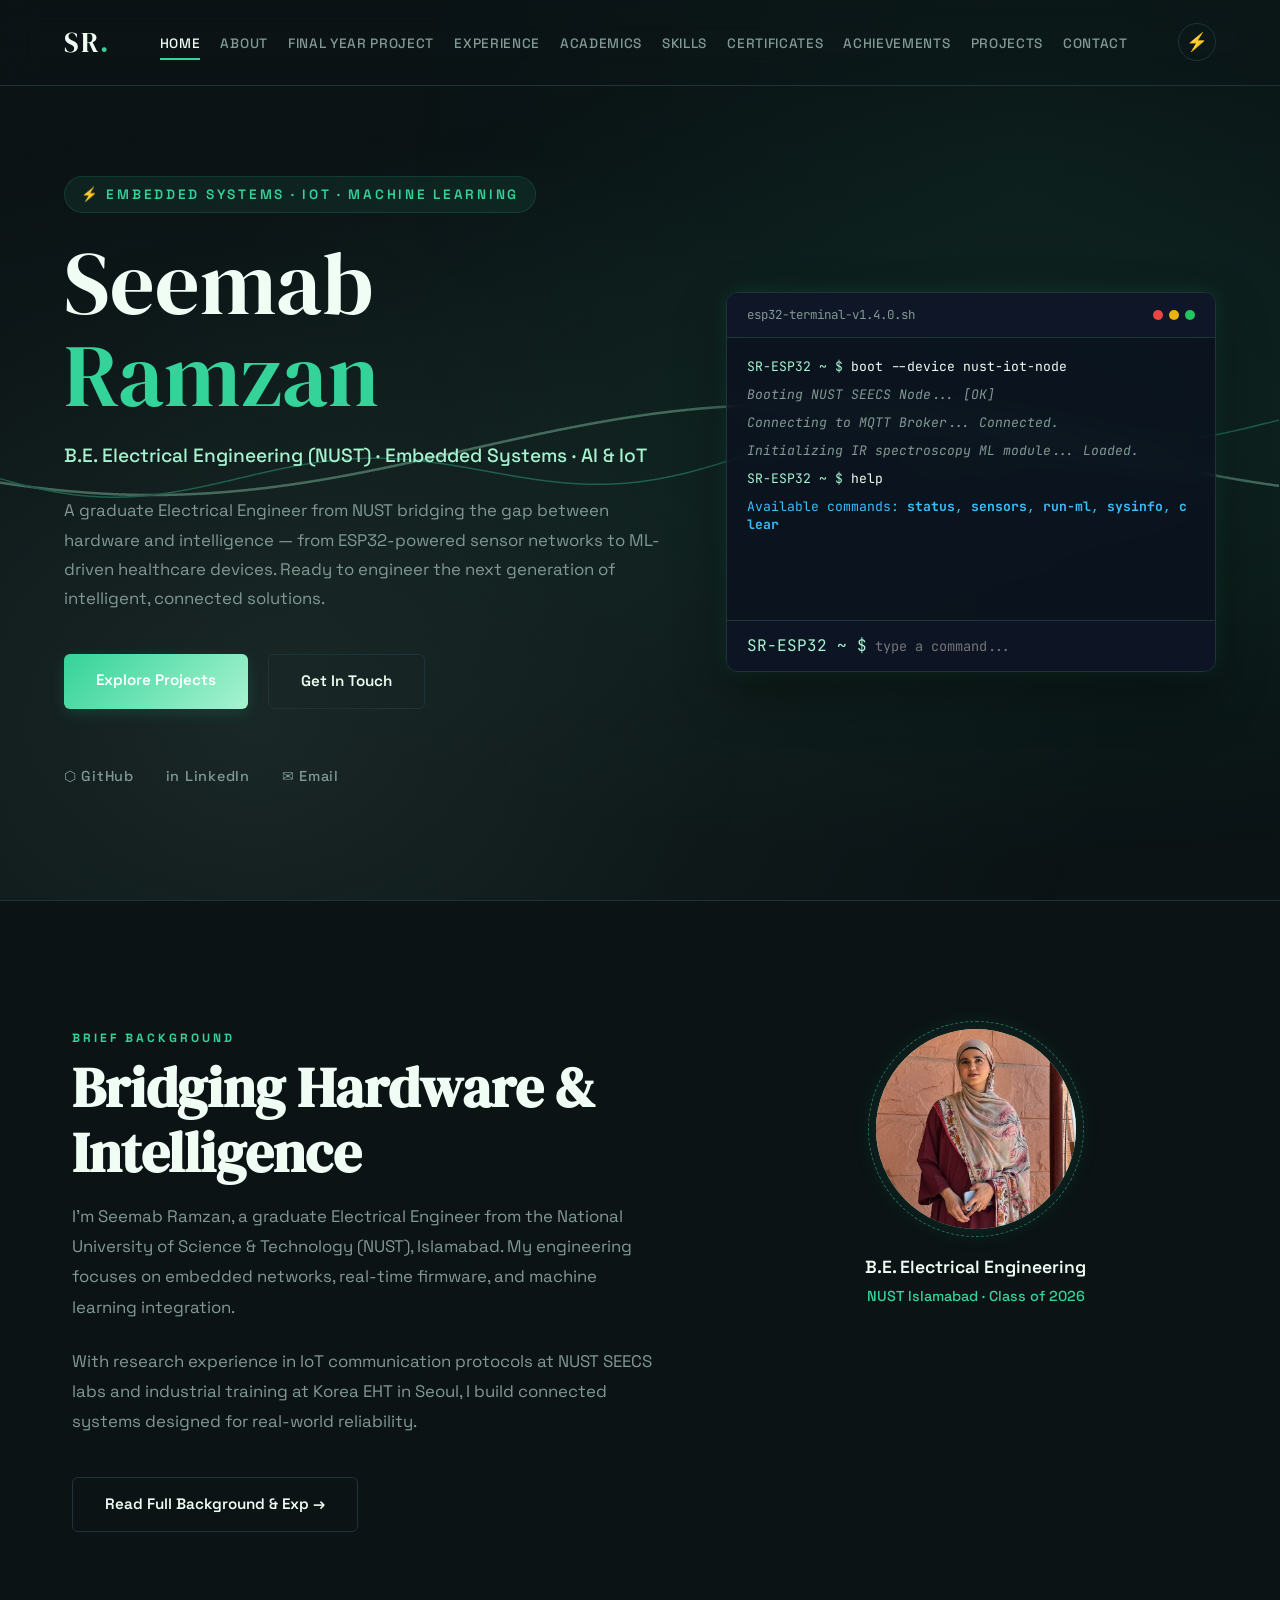
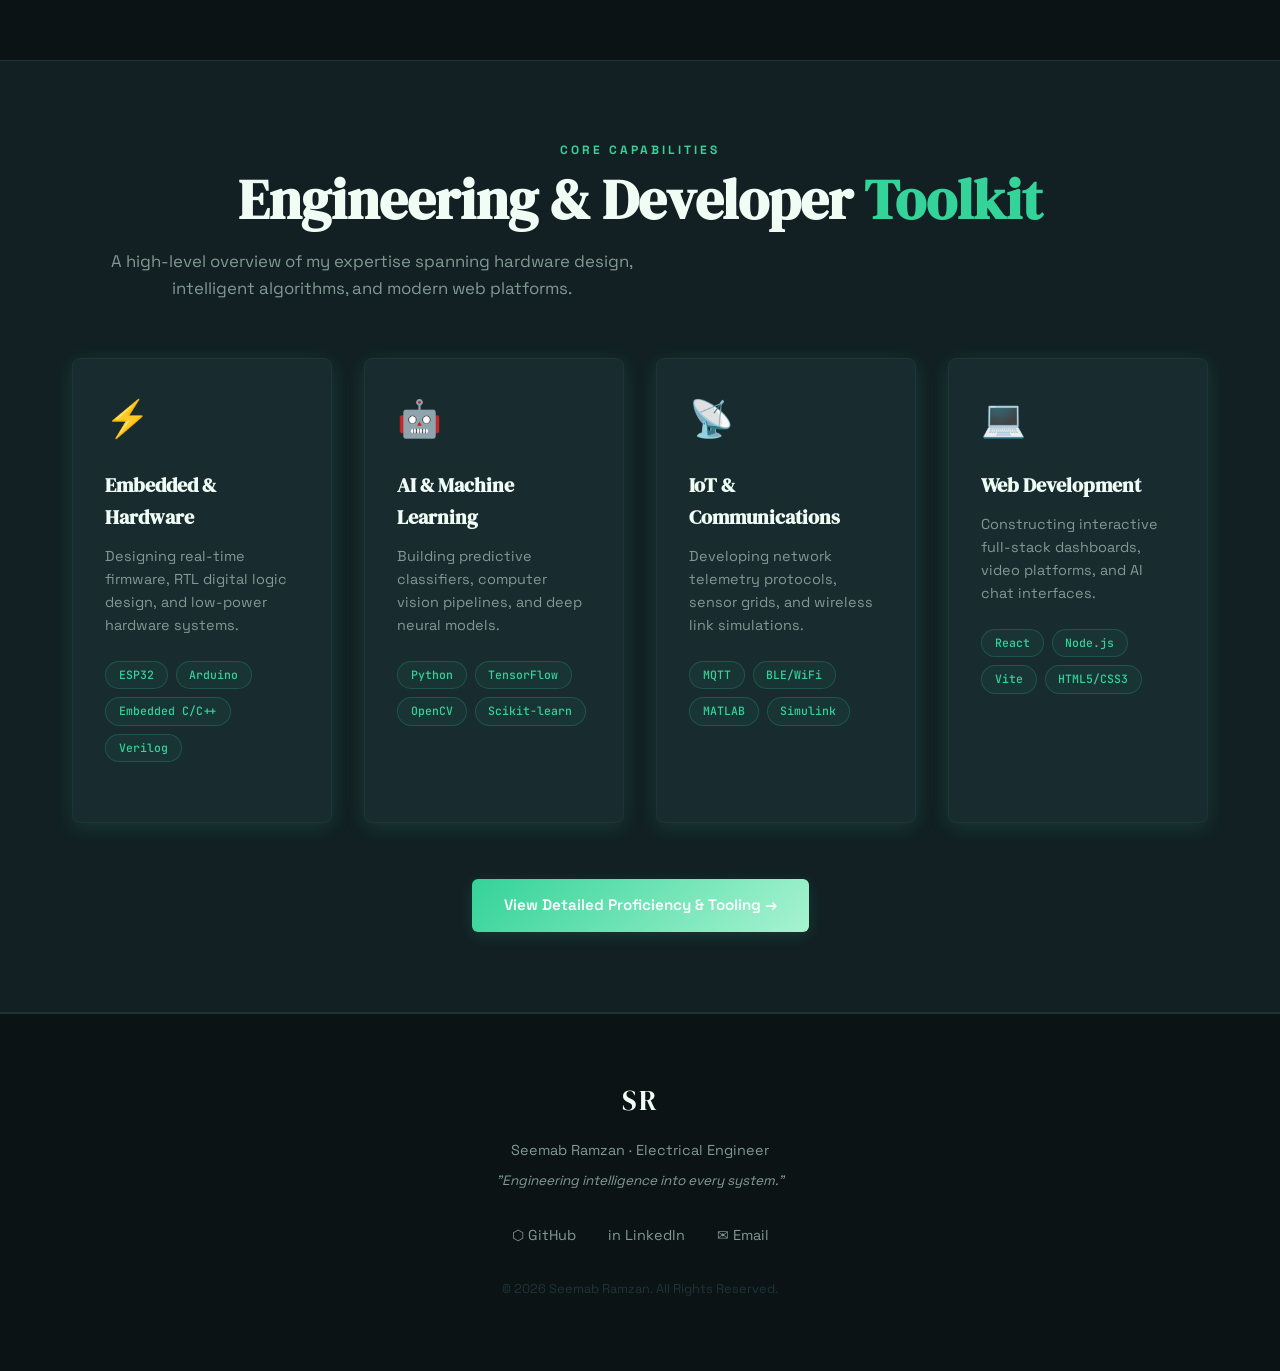
==== index.html @ 98ad60fb "first commit" ====
<!DOCTYPE html>
<html lang="en">
<head>
  <meta charset="UTF-8"/>
  <meta name="viewport" content="width=device-width, initial-scale=1.0"/>
  <title>Seemab Ramzan — Electrical Engineer | Home</title>
  <meta name="description" content="Portfolio of Seemab Ramzan, graduate Electrical Engineer from NUST. Specializing in Embedded Systems, IoT networks, and Machine Learning applications."/>
  <meta name="keywords" content="Seemab Ramzan, Electrical Engineer, NUST, IoT, ESP32, Embedded Systems, Machine Learning, Portfolio"/>
  <meta name="author" content="Seemab Ramzan"/>
  
  <!-- Open Graph -->
  <meta property="og:title" content="Seemab Ramzan — Electrical Engineer"/>
  <meta property="og:description" content="Exploring the intersection of hardware and intelligence — Embedded Systems, IoT networks, and Machine Learning."/>
  <meta property="og:type" content="website"/>
  
  <!-- Google Fonts -->
  <link rel="preconnect" href="https://fonts.googleapis.com">
  <link rel="preconnect" href="https://fonts.gstatic.com" crossorigin>
  <link href="https://fonts.googleapis.com/css2?family=Space+Grotesk:wght@300;400;500;600;700&family=DM+Serif+Display:ital@0;1&family=JetBrains+Mono:wght@400;500;700&display=swap" rel="stylesheet"/>
  
  <!-- Custom CSS -->
  <link rel="stylesheet" href="styles.css"/>
</head>
<body>

  <!-- Custom Cursor & Glow Backgrounds -->
  <div class="custom-cursor" id="customCursor"></div>
  <div class="glow-bg-radial"></div>

  <!-- NAVIGATION -->
  <nav id="navbar">
    <div class="logo" onclick="window.location.href='index.html'">SR<span>.</span></div>
    <ul class="nav-links" id="navLinks">
      <li><a href="index.html" class="active">Home</a></li>
      <li><a href="about.html">About</a></li>
      <li><a href="fyp.html">Final Year Project</a></li>
      <li><a href="experience.html">Experience</a></li>
      <li><a href="academics.html">Academics</a></li>
      <li><a href="skills.html">Skills</a></li>
      <li><a href="certificates.html">Certificates</a></li>
      <li><a href="achievements.html">Achievements</a></li>
      <li><a href="projects.html">Projects</a></li>
      <li><a href="contact.html">Contact</a></li>
    </ul>
    <div class="nav-actions">
      <button class="theme-toggle" id="themeToggle" aria-label="Toggle theme">⚡</button>
      <div class="hamburger" id="hamburger" aria-label="Toggle menu">
        <span></span><span></span><span></span>
      </div>
    </div>
  </nav>

  <!-- HERO SECTION -->
  <section id="hero">
    <!-- Canvas for live interactive wave -->
    <canvas id="waveCanvas"></canvas>
    
    <div class="hero-bg"></div>
    <div class="hero-container">
      <div class="hero-content">
        <p class="hero-eyebrow">⚡ Embedded Systems · IoT · Machine Learning</p>
        <h1>Seemab<br><span class="accent-text">Ramzan</span></h1>
        <p class="hero-designations">B.E. Electrical Engineering (NUST) · Embedded Systems · AI & IoT</p>
        <p class="hero-intro">
          A graduate Electrical Engineer from NUST bridging the gap between hardware and intelligence — from ESP32-powered sensor networks to ML-driven healthcare devices. Ready to engineer the next generation of intelligent, connected solutions.
        </p>
        <div class="cta-group">
          <a href="projects.html" class="btn-primary">Explore Projects</a>
          <a href="contact.html" class="btn-outline">Get In Touch</a>
        </div>
        <div class="social-icons">
          <a href="https://github.com/seemab" target="_blank" rel="noopener noreferrer">⬡ GitHub</a>
          <a href="https://linkedin.com/in/SeemabRamzan" target="_blank" rel="noopener noreferrer">in LinkedIn</a>
          <a href="mailto:seemab.ramzan@gmail.com">✉ Email</a>
        </div>
      </div>
      
      <!-- Interactive Terminal Simulator -->
      <div class="hero-widget">
        <div class="terminal-header">
          <span class="terminal-title">esp32-terminal-v1.4.0.sh</span>
          <div class="terminal-controls">
            <span></span><span></span><span></span>
          </div>
        </div>
        <div class="terminal-body" id="terminalBody">
          <div class="terminal-line"><span class="t-prompt">SR-ESP32 ~ $</span> boot --device nust-iot-node</div>
          <div class="terminal-line t-system">Booting NUST SEECS Node... [OK]</div>
          <div class="terminal-line t-system">Connecting to MQTT Broker... Connected.</div>
          <div class="terminal-line t-system">Initializing IR spectroscopy ML module... Loaded.</div>
          <div class="terminal-line"><span class="t-prompt">SR-ESP32 ~ $</span> help</div>
          <div class="terminal-line t-output">Available commands: <strong>status</strong>, <strong>sensors</strong>, <strong>run-ml</strong>, <strong>sysinfo</strong>, <strong>clear</strong></div>
        </div>
        <div class="terminal-input-row">
          <span class="t-prompt">SR-ESP32 ~ $</span>
          <input type="text" id="terminalInput" placeholder="type a command..." autocomplete="off" spellcheck="false"/>
        </div>
      </div>
    </div>
  </section>

  <!-- MAIN SECTIONS -->
  <main>
    <!-- ABOUT SUMMARY SECTION -->
    <section id="about-summary" style="border-top: 1.5px solid var(--border); border-bottom: 1.5px solid var(--border);">
      <div class="container">
        <div class="about-grid">
          <div class="about-info">
            <p class="section-label">Brief Background</p>
            <h2 class="section-title">Bridging Hardware & Intelligence</h2>
            <div class="about-text">
              <p>I'm Seemab Ramzan, a graduate Electrical Engineer from the National University of Science & Technology (NUST), Islamabad. My engineering focuses on embedded networks, real-time firmware, and machine learning integration.</p>
              <p>With research experience in IoT communication protocols at NUST SEECS labs and industrial training at Korea EHT in Seoul, I build connected systems designed for real-world reliability.</p>
            </div>
            <a href="about.html" class="btn-outline" style="margin-top: 1rem; display: inline-block; width: fit-content;">Read Full Background & Exp →</a>
          </div>
          <div class="about-illustration">
            <div class="about-avatar" style="box-shadow: 0 0 25px rgba(var(--accent-rgb), 0.15);">
              <img src="Seemab.jpeg?v=6" alt="Seemab Ramzan" style="width: 100%; height: 100%; object-fit: cover; border-radius: 50%; display: block;"/>
            </div>
            <p class="avatar-title">B.E. Electrical Engineering</p>
            <p class="avatar-subtitle">NUST Islamabad · Class of 2026</p>
          </div>
        </div>
      </div>
    </section>

    <!-- SKILLS GLIMPSE SECTION -->
    <section id="skills-glimpse" style="background-color: var(--surface); border-bottom: 1.5px solid var(--border); padding: 5rem 0;">
      <div class="container">
        <div style="text-align: center; margin-bottom: 3.5rem;">
          <p class="section-label">Core Capabilities</p>
          <h2 class="section-title">Engineering & Developer <span class="accent-text">Toolkit</span></h2>
          <p class="section-sub">A high-level overview of my expertise spanning hardware design, intelligent algorithms, and modern web platforms.</p>
        </div>
        
        <div class="skills-glimpse-grid" style="display: grid; grid-template-columns: repeat(auto-fit, minmax(240px, 1fr)); gap: 2rem; margin-bottom: 3.5rem;">
          <!-- Card 1 -->
          <div class="glimpse-card" style="background: var(--card); border: 1.5px solid var(--border); border-radius: 8px; padding: 2rem; transition: var(--transition); position: relative; overflow: hidden; box-shadow: 0 4px 20px var(--glow);">
            <div style="font-size: 2.25rem; margin-bottom: 1.25rem;">⚡</div>
            <h3 style="font-size: 1.25rem; font-family: var(--font-heading); margin-bottom: 0.75rem;">Embedded & Hardware</h3>
            <p style="color: var(--muted); font-size: 0.9rem; line-height: 1.6; margin-bottom: 1.5rem;">Designing real-time firmware, RTL digital logic design, and low-power hardware systems.</p>
            <div class="tech-tags" style="gap: 0.5rem;">
              <span class="tech-tag">ESP32</span>
              <span class="tech-tag">Arduino</span>
              <span class="tech-tag">Embedded C/C++</span>
              <span class="tech-tag">Verilog</span>
            </div>
          </div>
          
          <!-- Card 2 -->
          <div class="glimpse-card" style="background: var(--card); border: 1.5px solid var(--border); border-radius: 8px; padding: 2rem; transition: var(--transition); position: relative; overflow: hidden; box-shadow: 0 4px 20px var(--glow);">
            <div style="font-size: 2.25rem; margin-bottom: 1.25rem;">🤖</div>
            <h3 style="font-size: 1.25rem; font-family: var(--font-heading); margin-bottom: 0.75rem;">AI & Machine Learning</h3>
            <p style="color: var(--muted); font-size: 0.9rem; line-height: 1.6; margin-bottom: 1.5rem;">Building predictive classifiers, computer vision pipelines, and deep neural models.</p>
            <div class="tech-tags" style="gap: 0.5rem;">
              <span class="tech-tag">Python</span>
              <span class="tech-tag">TensorFlow</span>
              <span class="tech-tag">OpenCV</span>
              <span class="tech-tag">Scikit-learn</span>
            </div>
          </div>
          
          <!-- Card 3 -->
          <div class="glimpse-card" style="background: var(--card); border: 1.5px solid var(--border); border-radius: 8px; padding: 2rem; transition: var(--transition); position: relative; overflow: hidden; box-shadow: 0 4px 20px var(--glow);">
            <div style="font-size: 2.25rem; margin-bottom: 1.25rem;">📡</div>
            <h3 style="font-size: 1.25rem; font-family: var(--font-heading); margin-bottom: 0.75rem;">IoT & Communications</h3>
            <p style="color: var(--muted); font-size: 0.9rem; line-height: 1.6; margin-bottom: 1.5rem;">Developing network telemetry protocols, sensor grids, and wireless link simulations.</p>
            <div class="tech-tags" style="gap: 0.5rem;">
              <span class="tech-tag">MQTT</span>
              <span class="tech-tag">BLE/WiFi</span>
              <span class="tech-tag">MATLAB</span>
              <span class="tech-tag">Simulink</span>
            </div>
          </div>
          
          <!-- Card 4 -->
          <div class="glimpse-card" style="background: var(--card); border: 1.5px solid var(--border); border-radius: 8px; padding: 2rem; transition: var(--transition); position: relative; overflow: hidden; box-shadow: 0 4px 20px var(--glow);">
            <div style="font-size: 2.25rem; margin-bottom: 1.25rem;">💻</div>
            <h3 style="font-size: 1.25rem; font-family: var(--font-heading); margin-bottom: 0.75rem;">Web Development</h3>
            <p style="color: var(--muted); font-size: 0.9rem; line-height: 1.6; margin-bottom: 1.5rem;">Constructing interactive full-stack dashboards, video platforms, and AI chat interfaces.</p>
            <div class="tech-tags" style="gap: 0.5rem;">
              <span class="tech-tag">React</span>
              <span class="tech-tag">Node.js</span>
              <span class="tech-tag">Vite</span>
              <span class="tech-tag">HTML5/CSS3</span>
            </div>
          </div>
        </div>
        
        <div style="text-align: center;">
          <a href="skills.html" class="btn-primary">View Detailed Proficiency & Tooling →</a>
        </div>
      </div>
    </section>
  </main>

  <!-- FOOTER -->
  <footer>
    <span class="logo">SR</span>
    <p>Seemab Ramzan · Electrical Engineer</p>
    <p class="footer-quote">"Engineering intelligence into every system."</p>
    <div class="footer-icons">
      <a href="https://github.com/seemab" target="_blank" rel="noopener noreferrer">⬡ GitHub</a>
      <a href="https://linkedin.com/in/SeemabRamzan" target="_blank" rel="noopener noreferrer">in LinkedIn</a>
      <a href="mailto:seemab.ramzan@gmail.com">✉ Email</a>
    </div>
    <p class="copyright">&copy; 2026 Seemab Ramzan. All Rights Reserved.</p>
  </footer>

  <!-- Custom JavaScript -->
  <script src="app.js"></script>
</body>
</html>
---- styles.css ----
/* DESIGN SYSTEM & GLOBAL VARIABLES */
:root {
  /* Dark Theme variables (default) - Emerald Slate / Nordic Mint */
  --bg: #0b1315; /* Deep Forest Slate */
  --surface: #122023; /* Forest Slate Medium */
  --card: #182c30; /* Dark Slate Green Card */
  --card-hover: #203a3f; /* Medium Hover Green */
  --accent: #34d399; /* Vibrant Mint Green */
  --accent-rgb: 52, 211, 153;
  --accent2: #a7f3d0; /* Soft Sage Accent */
  --accent2-rgb: 167, 243, 208;
  --gold: #f59e0b;
  --text: #f0fdf4; /* Mint-tinted Off-White */
  --muted: #819992; /* Sage Muted Green-Gray */
  --border: #1f3439; /* Slate/Mint border */
  --glow: rgba(52, 211, 153, 0.15);
  --glow-accent2: rgba(167, 243, 208, 0.12);
  
  --font-main: 'Space Grotesk', -apple-system, BlinkMacSystemFont, "Segoe UI", Roboto, sans-serif;
  --font-heading: 'DM Serif Display', Georgia, serif;
  --font-mono: 'JetBrains Mono', monospace;
  
  --transition: all 0.35s cubic-bezier(0.25, 0.8, 0.25, 1);
}

/* Light Theme overrides - Emerald Slate / Nordic Mint */
[data-theme="light"] {
  --bg: #f0fdf4; /* Very Light Mint Green */
  --surface: #d1fae5; /* Soft Mint Surface */
  --card: #ffffff; /* Pure White Card */
  --card-hover: #e6fcf0; /* Soft Mint Hover */
  --accent: #065f46; /* Deep Forest Green */
  --accent-rgb: 6, 95, 70;
  --accent2: #047857; /* Emerald Green */
  --accent2-rgb: 4, 120, 87;
  --gold: #d97706;
  --text: #064e3b; /* Very Dark Forest text */
  --muted: #374151; /* Charcoal Muted text */
  --border: #a7f3d0; /* Mint Green border */
  --glow: rgba(6, 95, 70, 0.08);
  --glow-accent2: rgba(4, 120, 87, 0.08);
}

/* GLOBAL RESET & BASICS */
* {
  margin: 0;
  padding: 0;
  box-sizing: border-box;
}

html {
  scroll-behavior: smooth;
  font-size: 16px;
  overflow-x: hidden;
}

body {
  background-color: var(--bg);
  color: var(--text);
  font-family: var(--font-main);
  overflow-x: hidden;
  transition: background-color 0.4s ease, color 0.4s ease;
  line-height: 1.6;
}

/* CUSTOM CURSOR */
.custom-cursor {
  width: 20px;
  height: 20px;
  border: 2px solid var(--accent);
  border-radius: 50%;
  position: fixed;
  transform: translate(-50%, -50%);
  pointer-events: none;
  z-index: 9999;
  transition: width 0.2s, height 0.2s, background-color 0.2s;
  mix-blend-mode: difference;
}

.custom-cursor.hover {
  width: 40px;
  height: 40px;
  background-color: rgba(var(--accent-rgb), 0.1);
  border-color: var(--accent2);
}

/* RADIAL GLOW BACKGROUNDS */
.glow-bg-radial {
  position: fixed;
  top: 0;
  left: 0;
  width: 100vw;
  height: 100vh;
  pointer-events: none;
  z-index: -2;
  background: 
    radial-gradient(circle 800px at 80% 20%, rgba(var(--accent-rgb), 0.04), transparent 80%),
    radial-gradient(circle 600px at 20% 80%, rgba(var(--accent2-rgb), 0.04), transparent 85%);
  transition: var(--transition);
}

/* UTILITY CLASSES */
.container {
  max-width: 1200px;
  margin: 0 auto;
  padding: 0 2rem;
}

.section-label {
  font-size: 0.75rem;
  font-weight: 700;
  letter-spacing: 0.25em;
  text-transform: uppercase;
  color: var(--accent);
  margin-bottom: 0.5rem;
  display: block;
}

.section-title {
  font-family: var(--font-heading);
  font-size: clamp(2rem, 5vw, 3.5rem);
  line-height: 1.15;
  margin-bottom: 1rem;
}

.section-sub {
  color: var(--muted);
  font-size: 1.05rem;
  max-width: 600px;
  margin-bottom: 3.5rem;
}

.accent-text {
  color: var(--accent);
}

.gold-text {
  color: var(--gold);
}

/* BUTTONS */
.btn-primary {
  display: inline-block;
  background: linear-gradient(135deg, var(--accent), var(--accent2));
  color: #fff;
  padding: 0.9rem 2rem;
  border-radius: 6px;
  font-weight: 600;
  font-size: 0.95rem;
  text-decoration: none;
  border: none;
  cursor: pointer;
  box-shadow: 0 4px 15px var(--glow);
  transition: var(--transition);
}

.btn-primary:hover {
  transform: translateY(-3px);
  box-shadow: 0 8px 25px var(--glow), 0 0 10px rgba(var(--accent-rgb), 0.3);
}

.btn-outline {
  display: inline-block;
  background: transparent;
  color: var(--text);
  padding: 0.9rem 2rem;
  border-radius: 6px;
  font-weight: 600;
  font-size: 0.95rem;
  text-decoration: none;
  border: 1.5px solid var(--border);
  cursor: pointer;
  transition: var(--transition);
}

.btn-outline:hover {
  border-color: var(--accent);
  color: var(--accent);
  transform: translateY(-3px);
  box-shadow: 0 4px 15px rgba(var(--accent-rgb), 0.1);
}

/* NAVIGATION BAR */
nav {
  position: fixed;
  top: 0;
  left: 0;
  right: 0;
  z-index: 1000;
  display: flex;
  align-items: center;
  justify-content: space-between;
  padding: 1.25rem 4rem;
  background: rgba(var(--bg), 0.75);
  backdrop-filter: blur(16px);
  -webkit-backdrop-filter: blur(16px);
  border-bottom: 1.5px solid var(--border);
  transition: padding 0.3s ease, background 0.3s ease;
}

nav.scroll-scrolled {
  padding: 0.8rem 4rem;
  background: rgba(var(--bg), 0.9);
}

.logo {
  font-family: var(--font-heading);
  font-size: 1.75rem;
  color: var(--text);
  letter-spacing: 1.5px;
  cursor: pointer;
}

.logo span {
  color: var(--accent);
}

.nav-links {
  display: flex;
  gap: 1.25rem;
  list-style: none;
}

.nav-links a {
  color: var(--muted);
  text-decoration: none;
  font-size: 0.85rem;
  font-weight: 500;
  letter-spacing: 0.05em;
  text-transform: uppercase;
  position: relative;
  padding: 0.5rem 0;
  transition: color 0.3s;
}

.nav-links a::after {
  content: '';
  position: absolute;
  bottom: 0;
  left: 0;
  width: 0;
  height: 2px;
  background-color: var(--accent);
  transition: width 0.3s ease;
}

.nav-links a:hover,
.nav-links a.active {
  color: var(--text);
}

.nav-links a:hover::after,
.nav-links a.active::after {
  width: 100%;
}

.nav-actions {
  display: flex;
  align-items: center;
  gap: 1.5rem;
}

.theme-toggle {
  background: transparent;
  border: 1px solid var(--border);
  width: 38px;
  height: 38px;
  border-radius: 50%;
  color: var(--text);
  font-size: 1.1rem;
  cursor: pointer;
  display: flex;
  align-items: center;
  justify-content: center;
  transition: var(--transition);
}

.theme-toggle:hover {
  border-color: var(--accent);
  background: rgba(var(--accent-rgb), 0.08);
  box-shadow: 0 0 10px var(--glow);
  transform: rotate(15deg);
}

.hamburger {
  display: none;
  flex-direction: column;
  gap: 6px;
  cursor: pointer;
  width: 24px;
}

.hamburger span {
  width: 100%;
  height: 2px;
  background-color: var(--text);
  border-radius: 2px;
  transition: var(--transition);
}

/* HERO SECTION */
#hero {
  min-height: 100vh;
  position: relative;
  display: flex;
  align-items: center;
  padding: 8rem 4rem 4rem;
  overflow: hidden;
}

#waveCanvas {
  position: absolute;
  top: 0;
  left: 0;
  width: 100%;
  height: 100%;
  z-index: -1;
  opacity: 0.35;
  pointer-events: none;
}

.hero-bg {
  position: absolute;
  inset: 0;
  background: radial-gradient(ellipse at 80% 50%, rgba(var(--accent-rgb), 0.08) 0%, transparent 65%),
              radial-gradient(ellipse at 20% 80%, rgba(var(--accent2-rgb), 0.06) 0%, transparent 60%);
  pointer-events: none;
}

.hero-container {
  display: grid;
  grid-template-columns: 1.1fr 0.9fr;
  gap: 4rem;
  align-items: center;
  max-width: 1300px;
  margin: 0 auto;
  width: 100%;
}

.hero-content {
  position: relative;
}

.hero-eyebrow {
  font-size: 0.85rem;
  font-weight: 600;
  letter-spacing: 0.2em;
  text-transform: uppercase;
  color: var(--accent);
  margin-bottom: 1.5rem;
  display: inline-block;
  background: rgba(var(--accent-rgb), 0.08);
  padding: 0.4rem 1rem;
  border-radius: 30px;
  border: 1px solid rgba(var(--accent-rgb), 0.15);
}

#hero h1 {
  font-family: var(--font-heading);
  font-size: clamp(3.2rem, 7vw, 5.5rem);
  line-height: 1.05;
  font-weight: normal;
  margin-bottom: 1.25rem;
}

.hero-designations {
  font-size: 1.2rem;
  font-weight: 500;
  color: var(--accent2);
  margin-bottom: 1.5rem;
}

.hero-intro {
  font-size: 1.05rem;
  line-height: 1.75;
  color: var(--muted);
  max-width: 600px;
  margin-bottom: 2.5rem;
}

.cta-group {
  display: flex;
  gap: 1.25rem;
  flex-wrap: wrap;
  margin-bottom: 3.5rem;
}

.social-icons {
  display: flex;
  gap: 2rem;
}

.social-icons a {
  color: var(--muted);
  text-decoration: none;
  font-size: 0.9rem;
  font-weight: 500;
  letter-spacing: 0.05em;
  display: flex;
  align-items: center;
  gap: 0.5rem;
  transition: var(--transition);
}

.social-icons a:hover {
  color: var(--accent);
  transform: translateY(-2.5px);
}

/* ESP32 TERMINAL WIDGET */
.hero-widget {
  background: rgba(10, 15, 30, 0.7);
  backdrop-filter: blur(12px);
  -webkit-backdrop-filter: blur(12px);
  border: 1.5px solid var(--border);
  border-radius: 12px;
  overflow: hidden;
  box-shadow: 0 20px 50px rgba(0, 0, 0, 0.4), 0 0 20px var(--glow);
  display: flex;
  flex-direction: column;
  height: 380px;
  font-family: var(--font-mono);
  transition: var(--transition);
}

.hero-widget:hover {
  border-color: rgba(var(--accent-rgb), 0.4);
  box-shadow: 0 20px 50px rgba(0, 0, 0, 0.4), 0 0 30px rgba(var(--accent-rgb), 0.25);
}

.terminal-header {
  background: rgba(15, 23, 42, 0.9);
  padding: 0.75rem 1.25rem;
  display: flex;
  justify-content: space-between;
  align-items: center;
  border-bottom: 1.5px solid var(--border);
}

.terminal-title {
  font-size: 0.78rem;
  color: var(--muted);
}

.terminal-controls {
  display: flex;
  gap: 6px;
}

.terminal-controls span {
  width: 10px;
  height: 10px;
  border-radius: 50%;
  display: inline-block;
}

.terminal-controls span:nth-child(1) { background-color: #ef4444; }
.terminal-controls span:nth-child(2) { background-color: #eab308; }
.terminal-controls span:nth-child(3) { background-color: #22c55e; }

.terminal-body {
  flex-grow: 1;
  padding: 1.25rem;
  overflow-y: auto;
  display: flex;
  flex-direction: column;
  gap: 0.6rem;
  font-size: 0.82rem;
  color: var(--text);
  scroll-behavior: smooth;
}

.terminal-line {
  line-height: 1.4;
  white-space: pre-wrap;
  word-break: break-all;
}

.t-prompt {
  color: var(--accent2);
}

.t-system {
  color: var(--muted);
  font-style: italic;
}

.t-output {
  color: #38bdf8;
}

.t-green {
  color: #22c55e;
}

.t-amber {
  color: #f59e0b;
}

.t-red {
  color: #ef4444;
}

.terminal-input-row {
  display: flex;
  align-items: center;
  padding: 0.75rem 1.25rem;
  background: rgba(15, 23, 42, 0.7);
  border-top: 1.5px solid var(--border);
}

.terminal-input-row input {
  flex-grow: 1;
  background: transparent;
  border: none;
  outline: none;
  color: var(--accent);
  font-family: var(--font-mono);
  font-size: 0.85rem;
  margin-left: 0.5rem;
}

/* SECTION STRUCTURE */
section {
  padding: 8rem 0;
}

/* ABOUT SECTION */
#about {
  background-color: var(--surface);
  position: relative;
}

.about-grid {
  display: grid;
  grid-template-columns: 1.12fr 0.88fr;
  gap: 5rem;
  align-items: start;
}

.about-text p {
  color: var(--muted);
  font-size: 1.05rem;
  line-height: 1.8;
  margin-bottom: 1.5rem;
}

.mv-cards {
  display: grid;
  grid-template-columns: 1fr 1fr;
  gap: 1.5rem;
  margin-top: 2.5rem;
}

.mv-card {
  background-color: var(--card);
  border: 1.5px solid var(--border);
  border-radius: 8px;
  padding: 1.75rem;
  transition: var(--transition);
}

.mv-card:hover {
  transform: translateY(-5px);
  border-color: rgba(var(--accent2-rgb), 0.3);
  box-shadow: 0 10px 25px var(--glow-accent2);
}

.mv-card h4 {
  color: var(--accent2);
  font-size: 0.85rem;
  font-weight: 700;
  letter-spacing: 0.15em;
  text-transform: uppercase;
  margin-bottom: 0.75rem;
}

.mv-card p {
  color: var(--muted);
  font-size: 0.9rem;
  line-height: 1.6;
}

.work-links {
  display: flex;
  flex-wrap: wrap;
  gap: 0.8rem;
  margin-top: 2.5rem;
}

.work-link {
  color: var(--muted);
  font-size: 0.88rem;
  text-decoration: none;
  border: 1.5px solid var(--border);
  border-radius: 4px;
  padding: 0.6rem 1.2rem;
  font-weight: 500;
  transition: var(--transition);
  display: flex;
  align-items: center;
  gap: 0.5rem;
}

.work-link:hover {
  border-color: var(--accent);
  color: var(--accent);
  transform: translateX(4px);
}

.about-illustration {
  display: flex;
  flex-direction: column;
  align-items: center;
  position: sticky;
  top: 120px;
}

.about-avatar {
  width: 200px;
  height: 200px;
  border-radius: 50%;
  background: linear-gradient(135deg, var(--accent2), var(--accent));
  display: flex;
  align-items: center;
  justify-content: center;
  font-family: var(--font-heading);
  font-size: 4.5rem;
  color: #fff;
  margin-bottom: 1.5rem;
  position: relative;
  box-shadow: 0 15px 35px var(--glow-accent2);
  transition: transform 0.5s ease;
}

.about-avatar::after {
  content: '';
  position: absolute;
  inset: -8px;
  border-radius: 50%;
  border: 1.5px dashed rgba(var(--accent-rgb), 0.5);
  animation: rotateClockwise 20s linear infinite;
}

.about-avatar:hover {
  transform: scale(1.05) rotate(5deg);
}

.avatar-title {
  font-size: 1.1rem;
  font-weight: 600;
  color: var(--text);
  margin-bottom: 0.25rem;
}

.avatar-subtitle {
  color: var(--accent);
  font-size: 0.9rem;
  font-weight: 500;
  margin-bottom: 2rem;
}

.tech-radar-widget {
  background: var(--card);
  border: 1px solid var(--border);
  border-radius: 8px;
  width: 100%;
  max-width: 280px;
  overflow: hidden;
  box-shadow: 0 10px 25px rgba(0,0,0,0.2);
  font-family: var(--font-mono);
}

.tech-radar-header {
  background: rgba(var(--accent-rgb), 0.08);
  border-bottom: 1px solid var(--border);
  padding: 0.5rem 1rem;
  font-size: 0.72rem;
  color: var(--accent);
  letter-spacing: 1px;
}

.tech-radar-content {
  padding: 0.75rem 1rem;
  display: flex;
  flex-direction: column;
  gap: 0.4rem;
  font-size: 0.75rem;
}

.radar-row {
  display: flex;
  justify-content: space-between;
}

.radar-row span:first-child {
  color: var(--muted);
}

/* EXPERIENCE TIMELINE */
.exp-timeline {
  position: relative;
  margin-top: 3rem;
}

.exp-card {
  background-color: var(--card);
  border: 1.5px solid var(--border);
  border-radius: 12px;
  overflow: hidden;
  margin-bottom: 2.5rem;
  display: grid;
  grid-template-columns: 240px 1fr;
  box-shadow: 0 10px 30px rgba(0,0,0,0.15);
  transition: transform 0.4s cubic-bezier(0.2, 0.8, 0.2, 1), border-color 0.4s, box-shadow 0.4s;
}

.exp-card:hover {
  transform: translateY(-5px) scale(1.01);
  border-color: rgba(var(--accent-rgb), 0.35);
  box-shadow: 0 15px 40px var(--glow);
}

.exp-left {
  background: linear-gradient(155deg, var(--accent2), #110e2d);
  padding: 2.5rem 2rem;
  display: flex;
  flex-direction: column;
  justify-content: center;
  position: relative;
  overflow: hidden;
}

.exp-left::after {
  content: '';
  position: absolute;
  top: -50%;
  left: -50%;
  width: 200%;
  height: 200%;
  background: radial-gradient(circle at 70% 30%, rgba(255,255,255,0.06), transparent 60%);
  pointer-events: none;
}

.badge {
  display: inline-block;
  border-radius: 20px;
  padding: 0.3rem 0.9rem;
  font-size: 0.7rem;
  font-weight: 700;
  letter-spacing: 0.05em;
  text-transform: uppercase;
  margin-bottom: 0.8rem;
  width: max-content;
}

.badge-fy { background-color: rgba(245, 158, 11, 0.2); color: var(--gold); border: 1px solid rgba(245, 158, 11, 0.3); }
.badge-intern { background-color: rgba(0, 229, 255, 0.2); color: var(--accent); border: 1px solid rgba(0, 229, 255, 0.3); }
.badge-global { background-color: rgba(139, 92, 246, 0.2); color: #c084fc; border: 1px solid rgba(139, 92, 246, 0.3); }

.exp-left h3 {
  font-family: var(--font-heading);
  font-size: 1.35rem;
  color: #fff;
  line-height: 1.25;
  margin-bottom: 0.5rem;
}

.exp-left .company {
  color: rgba(255, 255, 255, 0.7);
  font-size: 0.88rem;
  margin-bottom: 1.25rem;
  line-height: 1.4;
}

.duration {
  font-size: 0.8rem;
  color: rgba(255, 255, 255, 0.5);
  font-family: var(--font-mono);
}

.exp-right {
  padding: 2.5rem 3rem;
  display: flex;
  flex-direction: column;
  justify-content: center;
}

.exp-right h4 {
  font-size: 0.78rem;
  font-weight: 700;
  letter-spacing: 0.15em;
  text-transform: uppercase;
  color: var(--accent);
  margin-bottom: 0.8rem;
  margin-top: 1.5rem;
}

.exp-right h4:first-child {
  margin-top: 0;
}

.exp-right ul {
  list-style: none;
  margin-bottom: 1rem;
}

.exp-right ul li {
  color: var(--muted);
  font-size: 0.92rem;
  line-height: 1.7;
  padding-left: 1.5rem;
  position: relative;
  margin-bottom: 0.6rem;
}

.exp-right ul li::before {
  content: '→';
  position: absolute;
  left: 0;
  color: var(--accent);
  font-weight: 700;
}

.achievements-list li::before {
  content: '★' !important;
  color: var(--gold) !important;
}

.exp-right ul li:last-child {
  margin-bottom: 0;
}

/* EDUCATION SECTION */
#education {
  background-color: var(--bg);
}

.edu-card {
  background-color: var(--card);
  border: 1.5px solid var(--border);
  border-radius: 12px;
  padding: 3rem;
  display: grid;
  grid-template-columns: 80px 1fr;
  gap: 3rem;
  align-items: start;
  box-shadow: 0 10px 30px rgba(0,0,0,0.15);
  transition: var(--transition);
}

.edu-card:hover {
  box-shadow: 0 15px 40px rgba(245, 158, 11, 0.08);
  border-color: rgba(245, 158, 11, 0.3);
}

.edu-icon {
  width: 80px;
  height: 80px;
  border-radius: 16px;
  background: linear-gradient(135deg, var(--gold), #d97706);
  display: flex;
  align-items: center;
  justify-content: center;
  font-size: 2.25rem;
  flex-shrink: 0;
  box-shadow: 0 10px 20px rgba(245, 158, 11, 0.2);
}

.edu-info h3 {
  font-family: var(--font-heading);
  font-size: 1.6rem;
  margin-bottom: 0.35rem;
}

.edu-info .inst {
  color: var(--accent);
  font-size: 1.05rem;
  font-weight: 500;
  margin-bottom: 0.5rem;
}

.edu-info .dur {
  color: var(--muted);
  font-size: 0.88rem;
  font-family: var(--font-mono);
  margin-bottom: 1.5rem;
}

.edu-details {
  list-style: none;
  margin-bottom: 2rem;
}

.edu-details li {
  color: var(--muted);
  font-size: 0.95rem;
  padding-left: 1.5rem;
  position: relative;
  margin-bottom: 0.6rem;
  line-height: 1.7;
}

.edu-details li::before {
  content: '▸';
  position: absolute;
  left: 0;
  color: var(--gold);
}

.coursework {
  display: flex;
  flex-wrap: wrap;
  gap: 0.6rem;
}

.course-tag {
  background: rgba(245, 158, 11, 0.06);
  border: 1px solid rgba(245, 158, 11, 0.2);
  border-radius: 6px;
  padding: 0.4rem 1rem;
  font-size: 0.8rem;
  font-weight: 500;
  color: var(--gold);
  transition: var(--transition);
}

.course-tag:hover {
  background: rgba(245, 158, 11, 0.15);
  transform: translateY(-2px);
}

/* PROJECTS SECTION */
#projects {
  background-color: var(--surface);
}

.project-filters {
  display: flex;
  justify-content: center;
  gap: 1rem;
  margin-bottom: 3.5rem;
  flex-wrap: wrap;
}

.filter-btn {
  background: transparent;
  border: 1.5px solid var(--border);
  color: var(--muted);
  padding: 0.6rem 1.4rem;
  border-radius: 30px;
  font-family: var(--font-main);
  font-size: 0.88rem;
  font-weight: 500;
  cursor: pointer;
  transition: var(--transition);
}

.filter-btn:hover {
  color: var(--text);
  border-color: var(--accent);
}

.filter-btn.active {
  background-color: var(--accent);
  border-color: var(--accent);
  color: #000;
  font-weight: 600;
  box-shadow: 0 4px 15px var(--glow);
}

.projects-grid {
  display: grid;
  grid-template-columns: repeat(auto-fill, minmax(350px, 1fr));
  gap: 2.5rem;
}

.proj-card {
  background-color: var(--card);
  border: 1.5px solid var(--border);
  border-radius: 12px;
  overflow: hidden;
  display: flex;
  flex-direction: column;
  transition: transform 0.4s cubic-bezier(0.2, 0.8, 0.2, 1), border-color 0.4s, box-shadow 0.4s;
}

.proj-card:hover {
  transform: translateY(-8px);
  border-color: rgba(var(--accent2-rgb), 0.35);
  box-shadow: 0 15px 40px var(--glow-accent2);
}

.proj-header {
  background: linear-gradient(135deg, #110e2d, var(--card));
  padding: 1.75rem 2rem;
  border-bottom: 1px solid var(--border);
}

.proj-header h3 {
  font-family: var(--font-heading);
  font-size: 1.2rem;
  line-height: 1.3;
  margin-bottom: 0.35rem;
}

.proj-type {
  font-size: 0.78rem;
  color: var(--muted);
  font-family: var(--font-mono);
}

.proj-body {
  padding: 2rem;
  flex-grow: 1;
  display: flex;
  flex-direction: column;
  justify-content: space-between;
}

.proj-body p {
  color: var(--muted);
  font-size: 0.92rem;
  line-height: 1.6;
  margin-bottom: 1.75rem;
}

.tech-tags {
  display: flex;
  flex-wrap: wrap;
  gap: 0.5rem;
  margin-bottom: 1.75rem;
}

.tech-tag {
  background: rgba(var(--accent-rgb), 0.05);
  border: 1px solid rgba(var(--accent-rgb), 0.2);
  border-radius: 20px;
  padding: 0.25rem 0.8rem;
  font-size: 0.72rem;
  font-weight: 500;
  font-family: var(--font-mono);
  color: var(--accent);
  transition: var(--transition);
}

.tech-tag:hover {
  background: rgba(var(--accent-rgb), 0.15);
  transform: scale(1.05);
}

.btn-more {
  background: transparent;
  border: none;
  color: var(--accent2);
  font-weight: 600;
  font-size: 0.9rem;
  cursor: pointer;
  padding: 0.5rem 0;
  width: max-content;
  display: flex;
  align-items: center;
  gap: 0.35rem;
  transition: var(--transition);
}

.btn-more:hover {
  color: var(--accent);
  transform: translateX(4px);
}

/* SKILLS SECTION */
#skills {
  background-color: var(--bg);
}

.skills-grid {
  display: grid;
  grid-template-columns: repeat(auto-fit, minmax(260px, 1fr));
  gap: 2.5rem;
}

.skill-cat {
  background-color: var(--card);
  border: 1.5px solid var(--border);
  border-radius: 12px;
  padding: 2.25rem 2rem;
  box-shadow: 0 8px 25px rgba(0,0,0,0.1);
  transition: var(--transition);
}

.skill-cat:hover {
  border-color: rgba(var(--accent-rgb), 0.3);
  box-shadow: 0 12px 35px var(--glow);
  transform: translateY(-4px);
}

.skill-cat h3 {
  font-size: 0.9rem;
  font-weight: 700;
  letter-spacing: 0.15em;
  text-transform: uppercase;
  color: var(--accent);
  margin-bottom: 2rem;
  border-bottom: 1.5px solid var(--border);
  padding-bottom: 0.75rem;
}

.skill-row {
  margin-bottom: 1.5rem;
}

.skill-row:last-child {
  margin-bottom: 0;
}

.skill-label {
  display: flex;
  justify-content: space-between;
  font-size: 0.88rem;
  font-weight: 500;
  color: var(--text);
  margin-bottom: 0.5rem;
}

.skill-label span:last-child {
  color: var(--muted);
  font-family: var(--font-mono);
}

.bar-bg {
  height: 6px;
  background-color: var(--border);
  border-radius: 3px;
  overflow: hidden;
}

.bar-fill {
  height: 100%;
  border-radius: 3px;
  background: linear-gradient(90deg, var(--accent2), var(--accent));
  width: 0;
  transition: width 1.5s cubic-bezier(0.1, 0.8, 0.1, 1);
}

/* CERTIFICATIONS SECTION */
#certifications {
  background-color: var(--surface);
}

.cert-grid {
  display: grid;
  grid-template-columns: repeat(auto-fill, minmax(260px, 1fr));
  gap: 2rem;
}

.cert-card {
  background-color: var(--card);
  border: 1.5px solid var(--border);
  border-radius: 12px;
  padding: 2.25rem 2rem;
  text-align: center;
  transition: var(--transition);
}

.cert-card:hover {
  transform: translateY(-8px);
  border-color: rgba(var(--accent-rgb), 0.35);
  box-shadow: 0 15px 35px var(--glow);
}

.cert-icon {
  width: 60px;
  height: 60px;
  border-radius: 14px;
  margin: 0 auto 1.5rem;
  display: flex;
  align-items: center;
  justify-content: center;
  font-size: 1.75rem;
  box-shadow: 0 8px 20px rgba(0,0,0,0.15);
}

.c-udemy { background: linear-gradient(135deg, #1e3a8a, #2563eb); }
.c-matlab { background: linear-gradient(135deg, #7c2d12, #dc2626); }
.c-vector { background: linear-gradient(135deg, #064e3b, #059669); }
.c-matlab-onramp { background: linear-gradient(135deg, #4c1d95, #7c3aed); }

.cert-card h3 {
  font-size: 1.05rem;
  font-weight: 600;
  margin-bottom: 0.5rem;
  line-height: 1.4;
}

.cert-card .provider {
  color: var(--accent);
  font-size: 0.85rem;
  font-weight: 500;
  margin-bottom: 0.25rem;
}

.cert-card .year {
  color: var(--muted);
  font-size: 0.8rem;
  font-family: var(--font-mono);
}

/* ACHIEVEMENTS & STATS */
#achievements {
  background-color: var(--bg);
}

.stats-row {
  display: grid;
  grid-template-columns: repeat(4, 1fr);
  gap: 2rem;
  margin-bottom: 4.5rem;
}

.stat-box {
  background-color: var(--card);
  border: 1.5px solid var(--border);
  border-radius: 12px;
  padding: 2.25rem 2rem;
  text-align: center;
  box-shadow: 0 8px 25px rgba(0,0,0,0.1);
  transition: var(--transition);
}

.stat-box:hover {
  transform: translateY(-5px);
  border-color: rgba(var(--accent-rgb), 0.3);
  box-shadow: 0 12px 30px var(--glow);
}

.stat-num {
  font-family: var(--font-heading);
  font-size: 3.5rem;
  line-height: 1.1;
  color: var(--accent);
  display: block;
  margin-bottom: 0.5rem;
}

.stat-label {
  color: var(--muted);
  font-size: 0.8rem;
  font-weight: 700;
  text-transform: uppercase;
  letter-spacing: 0.15em;
}

.achieve-grid {
  display: grid;
  grid-template-columns: repeat(auto-fit, minmax(280px, 1fr));
  gap: 2rem;
}

.achieve-card {
  background-color: var(--card);
  border: 1.5px solid var(--border);
  border-radius: 12px;
  padding: 2.5rem 2.25rem;
  transition: var(--transition);
}

.achieve-card:hover {
  transform: translateY(-8px);
  border-color: rgba(var(--gold), 0.35);
  box-shadow: 0 15px 35px rgba(245, 158, 11, 0.1);
}

.achieve-badge {
  display: inline-block;
  background: rgba(245, 158, 11, 0.08);
  border: 1px solid rgba(245, 158, 11, 0.25);
  border-radius: 30px;
  padding: 0.35rem 0.9rem;
  font-size: 0.72rem;
  font-weight: 600;
  color: var(--gold);
  margin-bottom: 1.25rem;
}

.achieve-card h3 {
  font-family: var(--font-heading);
  font-size: 1.25rem;
  margin-bottom: 0.75rem;
  line-height: 1.3;
}

.achieve-card p {
  color: var(--muted);
  font-size: 0.9rem;
  line-height: 1.6;
}

/* CONTACT SECTION */
#contact {
  background-color: var(--surface);
}

.contact-grid {
  display: grid;
  grid-template-columns: 1.15fr 0.85fr;
  gap: 4rem;
  align-items: start;
}

.contact-form {
  background-color: var(--card);
  border: 1.5px solid var(--border);
  border-radius: 12px;
  padding: 3.5rem;
  box-shadow: 0 12px 40px rgba(0,0,0,0.15);
}

.form-title {
  font-family: var(--font-heading);
  font-size: 1.75rem;
  margin-bottom: 2.5rem;
}

.field-wrap {
  position: relative;
  margin-bottom: 2.25rem;
}

.field-wrap input,
.field-wrap textarea {
  width: 100%;
  background: transparent;
  border: none;
  border-bottom: 1.5px solid var(--border);
  padding: 0.8rem 0;
  color: var(--text);
  font-family: var(--font-main);
  font-size: 1.05rem;
  outline: none;
  transition: border-color 0.3s;
}

.field-wrap textarea {
  height: 140px;
  resize: none;
}

.field-wrap label {
  position: absolute;
  top: 0.8rem;
  left: 0;
  color: var(--muted);
  font-size: 0.95rem;
  transition: all 0.3s cubic-bezier(0.25, 0.8, 0.25, 1);
  pointer-events: none;
}

.field-wrap input:focus ~ label,
.field-wrap input:not(:placeholder-shown) ~ label,
.field-wrap textarea:focus ~ label,
.field-wrap textarea:not(:placeholder-shown) ~ label {
  top: -1rem;
  font-size: 0.78rem;
  color: var(--accent);
  font-weight: 600;
}

.field-wrap::after {
  content: '';
  position: absolute;
  bottom: 0;
  left: 0;
  width: 0;
  height: 2px;
  background-color: var(--accent);
  transition: width 0.4s ease;
}

.field-wrap:focus-within::after {
  width: 100%;
}

.btn-send {
  background: linear-gradient(135deg, var(--accent), var(--accent2));
  color: #fff;
  border: none;
  padding: 1.1rem 2rem;
  border-radius: 6px;
  font-weight: 700;
  font-size: 1.05rem;
  cursor: pointer;
  width: 100%;
  position: relative;
  overflow: hidden;
  transition: box-shadow 0.3s, transform 0.2s;
  font-family: var(--font-main);
  box-shadow: 0 4px 15px var(--glow);
}

.btn-send:hover {
  transform: translateY(-2px);
  box-shadow: 0 8px 25px var(--glow);
}

.btn-send::after {
  content: '';
  position: absolute;
  top: 0;
  left: -100%;
  width: 100%;
  height: 100%;
  background: linear-gradient(90deg, transparent, rgba(255,255,255,0.25), transparent);
  transition: left 0.6s ease-in-out;
}

.btn-send:hover::after {
  left: 100%;
}

.form-feedback {
  margin-top: 1rem;
  font-size: 0.85rem;
  color: #22c55e;
  text-align: center;
  display: none;
}

.contact-info {
  background: linear-gradient(160deg, #091326, var(--card));
  border: 1.5px solid var(--border);
  border-radius: 12px;
  padding: 3.5rem;
  box-shadow: 0 10px 30px rgba(0,0,0,0.15);
}

.contact-info h3 {
  font-family: var(--font-heading);
  font-size: 1.75rem;
  margin-bottom: 1rem;
}

.contact-info > p {
  color: var(--muted);
  font-size: 0.95rem;
  margin-bottom: 2.5rem;
}

.info-row {
  display: flex;
  align-items: center;
  gap: 1.25rem;
  margin-bottom: 1.75rem;
  padding: 0.9rem;
  border-radius: 8px;
  border: 1px solid transparent;
  transition: var(--transition);
}

.info-row:hover {
  transform: translateX(8px);
  background: rgba(var(--accent-rgb), 0.03);
  border-color: rgba(var(--accent-rgb), 0.1);
}

.info-row:hover .info-icon {
  color: var(--accent);
  transform: scale(1.1);
}

.info-icon {
  font-size: 1.25rem;
  color: var(--muted);
  width: 32px;
  text-align: center;
  transition: var(--transition);
  flex-shrink: 0;
}

.info-row a {
  color: var(--text);
  text-decoration: none;
  font-size: 0.92rem;
  word-break: break-all;
  transition: color 0.2s;
}

.info-row a:hover {
  color: var(--accent);
}

.info-row span.info-text {
  color: var(--text);
  font-size: 0.92rem;
}

/* FOOTER */
footer {
  background-color: var(--bg);
  border-top: 1.5px solid var(--border);
  padding: 4rem 2rem;
  text-align: center;
}

footer .logo {
  display: inline-block;
  margin-bottom: 1rem;
}

footer p {
  color: var(--muted);
  font-size: 0.9rem;
  margin-bottom: 0.5rem;
}

.footer-quote {
  font-style: italic;
  font-size: 0.85rem;
  color: var(--muted);
  margin-bottom: 2rem;
}

.footer-icons {
  display: flex;
  justify-content: center;
  gap: 2rem;
  margin: 1.5rem 0 2rem;
}

.footer-icons a {
  color: var(--muted);
  text-decoration: none;
  font-size: 0.9rem;
  transition: color 0.2s;
}

.footer-icons a:hover {
  color: var(--accent);
}

.copyright {
  font-size: 0.8rem !important;
  color: var(--border) !important;
  margin-top: 1.5rem;
}

/* PROJECT DETAILS MODAL */
.modal-overlay {
  position: fixed;
  inset: 0;
  z-index: 9999;
  background-color: rgba(3, 7, 18, 0.7);
  backdrop-filter: blur(12px);
  -webkit-backdrop-filter: blur(12px);
  display: flex;
  align-items: center;
  justify-content: center;
  opacity: 0;
  pointer-events: none;
  transition: opacity 0.4s ease;
}

.modal-overlay.open {
  opacity: 1;
  pointer-events: auto;
}

.project-modal {
  background-color: var(--card);
  border: 1.5px solid var(--border);
  border-radius: 16px;
  width: 90%;
  max-width: 850px;
  max-height: 85vh;
  overflow-y: auto;
  position: relative;
  padding: 3rem;
  box-shadow: 0 25px 60px rgba(0,0,0,0.5), 0 0 30px var(--glow);
  transform: scale(0.9) translateY(20px);
  transition: transform 0.4s cubic-bezier(0.25, 0.8, 0.25, 1);
}

.modal-overlay.open .project-modal {
  transform: scale(1) translateY(0);
}

.modal-close {
  position: absolute;
  top: 1.5rem;
  right: 1.5rem;
  background: transparent;
  border: none;
  color: var(--muted);
  font-size: 2.25rem;
  cursor: pointer;
  transition: var(--transition);
  line-height: 1;
  width: 40px;
  height: 40px;
  border-radius: 50%;
  display: flex;
  align-items: center;
  justify-content: center;
}

.modal-close:hover {
  color: var(--text);
  background-color: rgba(255,255,255,0.05);
}

.modal-header {
  border-bottom: 1.5px solid var(--border);
  padding-bottom: 1.5rem;
  margin-bottom: 2rem;
}

.modal-header h3 {
  font-family: var(--font-heading);
  font-size: 2rem;
  margin-bottom: 0.5rem;
}

#modalType {
  color: var(--accent);
  font-family: var(--font-mono);
  font-size: 0.85rem;
}

.modal-body {
  display: grid;
  grid-template-columns: 1.1fr 0.9fr;
  gap: 3rem;
}

.modal-desc-col p {
  color: var(--muted);
  font-size: 1rem;
  line-height: 1.7;
  margin-bottom: 2rem;
}

.modal-outcomes h4 {
  font-size: 0.85rem;
  font-weight: 700;
  letter-spacing: 0.1em;
  text-transform: uppercase;
  color: var(--text);
  margin-bottom: 1rem;
}

.outcomes-list {
  display: flex;
  flex-direction: column;
  gap: 0.75rem;
}

.outcome-item {
  display: flex;
  gap: 0.75rem;
  align-items: flex-start;
}

.outcome-num {
  width: 22px;
  height: 22px;
  border-radius: 50%;
  background-color: var(--accent);
  color: #000;
  font-size: 0.7rem;
  font-weight: 700;
  display: flex;
  align-items: center;
  justify-content: center;
  flex-shrink: 0;
  margin-top: 2px;
}

.outcome-item span {
  color: var(--muted);
  font-size: 0.9rem;
  line-height: 1.5;
}

.modal-tech-col h4 {
  font-size: 0.85rem;
  font-weight: 700;
  letter-spacing: 0.1em;
  text-transform: uppercase;
  color: var(--text);
  margin-bottom: 1rem;
}

.schematic-mock {
  background-color: rgba(3, 7, 18, 0.4);
  border: 1px solid var(--border);
  border-radius: 8px;
  padding: 1.25rem;
  margin-top: 2rem;
}

.schematic-title {
  font-size: 0.72rem;
  font-family: var(--font-mono);
  color: var(--muted);
  margin-bottom: 0.75rem;
  text-transform: uppercase;
  letter-spacing: 1px;
}

.schematic-canvas-wrap {
  width: 100%;
  display: flex;
  justify-content: center;
  align-items: center;
}

.schematic-svg {
  width: 100%;
  height: auto;
}

/* ANIMATION KEYFRAMES & REVEALS */
@keyframes rotateClockwise {
  from { transform: rotate(0deg); }
  to { transform: rotate(360deg); }
}

/* SCROLL REVEALS */
.reveal-fade,
.reveal-slide-left,
.reveal-slide-right {
  opacity: 0;
  transition: opacity 0.8s ease, transform 0.8s cubic-bezier(0.25, 0.8, 0.25, 1);
}

.reveal-fade {
  transform: translateY(20px);
}

.reveal-slide-left {
  transform: translateX(-40px);
}

.reveal-slide-right {
  transform: translateX(40px);
}

.reveal-fade.visible,
.reveal-slide-left.visible,
.reveal-slide-right.visible {
  opacity: 1;
  transform: translate(0);
}

/* RESPONSIVE DESIGN */
@media (max-width: 1250px) {
  nav {
    padding: 1.25rem 2rem;
  }
  nav.scroll-scrolled {
    padding: 0.8rem 2rem;
  }
  .nav-links {
    gap: 0.8rem;
  }
  .nav-links a {
    font-size: 0.78rem;
    letter-spacing: 0.02em;
  }
}

@media (max-width: 1100px) {
  .hero-container {
    gap: 2.5rem;
  }
  .about-grid {
    gap: 3rem;
  }
  .contact-grid {
    gap: 2.5rem;
  }
}

@media (max-width: 968px) {
  nav {
    padding: 1.25rem 2.5rem;
  }
  nav.scroll-scrolled {
    padding: 0.8rem 2.5rem;
  }
  .hero-container {
    grid-template-columns: 1fr;
    gap: 3.5rem;
  }
  .hero-widget {
    max-width: 500px;
    margin: 0 auto;
    width: 100%;
  }
  .about-grid {
    grid-template-columns: 1fr;
    gap: 4rem;
  }
  .about-illustration {
    position: static;
    margin-top: 2rem;
  }
  .exp-card {
    grid-template-columns: 1fr;
  }
  .exp-left {
    padding: 2.5rem;
  }
  .exp-right {
    padding: 2.5rem;
  }
  .stats-row {
    grid-template-columns: repeat(2, 1fr);
  }
  .contact-grid {
    grid-template-columns: 1fr;
  }
  .modal-body {
    grid-template-columns: 1fr;
    gap: 2rem;
  }
}

@media (max-width: 992px) {
  .custom-cursor {
    display: none;
  }
  
  nav {
    padding: 1.25rem 2rem;
  }
  
  .nav-links {
    display: none;
    position: fixed;
    top: 73px;
    left: 0;
    right: 0;
    bottom: 0;
    background-color: var(--surface);
    flex-direction: column;
    align-items: center;
    padding: 4rem 2rem;
    gap: 2rem;
    border-top: 1.5px solid var(--border);
    z-index: 999;
  }
  
  .nav-links.open {
    display: flex;
  }
  
  .hamburger {
    display: flex;
  }
  
  /* hamburger transformations when open */
  .hamburger.open span:nth-child(1) {
    transform: rotate(45deg) translate(5px, 6px);
  }
  .hamburger.open span:nth-child(2) {
    opacity: 0;
  }
  .hamburger.open span:nth-child(3) {
    transform: rotate(-45deg) translate(5px, -7px);
  }

  section {
    padding: 5rem 0;
  }
  #hero {
    padding: 7rem 2rem 3rem;
  }
  #hero h1 {
    font-size: clamp(2.6rem, 8vw, 3.8rem);
  }
  .mv-cards {
    grid-template-columns: 1fr;
  }
  .edu-card {
    grid-template-columns: 1fr;
    gap: 1.5rem;
    padding: 2rem;
  }
  .project-filters {
    gap: 0.5rem;
  }
  .filter-btn {
    padding: 0.5rem 1.1rem;
    font-size: 0.8rem;
  }
  .stats-row {
    gap: 1rem;
  }
  .contact-form {
    padding: 2.25rem 2rem;
  }
  .contact-info {
    padding: 2.25rem 2rem;
  }
}

/* FEATURED CAPSTONE PROJECT SECTION */
#featured-fyp {
  padding: 6rem 0;
  position: relative;
}

.fyp-grid {
  display: grid;
  grid-template-columns: 1.15fr 0.85fr;
  gap: 4rem;
  margin-top: 3rem;
  align-items: start;
}

.fyp-info-col {
  display: flex;
  flex-direction: column;
  gap: 2.25rem;
}

.fyp-highlight-card {
  background: var(--card);
  border: 1.5px solid var(--border);
  border-radius: 8px;
  padding: 1.75rem;
  position: relative;
  overflow: hidden;
  box-shadow: 0 4px 20px rgba(0, 0, 0, 0.15);
}

.fyp-highlight-card::before {
  content: '';
  position: absolute;
  top: 0;
  left: 0;
  width: 4px;
  height: 100%;
  background: linear-gradient(to bottom, var(--accent), var(--accent2));
}

.fyp-badge {
  display: inline-block;
  font-size: 0.7rem;
  font-weight: 700;
  text-transform: uppercase;
  letter-spacing: 1.5px;
  color: var(--accent);
  margin-bottom: 0.75rem;
  background: rgba(var(--accent-rgb), 0.08);
  padding: 0.25rem 0.6rem;
  border-radius: 4px;
  border: 1px solid rgba(var(--accent-rgb), 0.15);
}

.fyp-stats {
  display: grid;
  grid-template-columns: repeat(3, 1fr);
  gap: 1.5rem;
}

.fyp-stat-box {
  background: var(--card);
  border: 1px solid var(--border);
  border-radius: 8px;
  padding: 1.25rem;
  text-align: center;
  box-shadow: 0 4px 12px rgba(0, 0, 0, 0.08);
  transition: var(--transition);
}

.fyp-stat-box:hover {
  border-color: var(--accent);
  transform: translateY(-2px);
  box-shadow: 0 8px 20px rgba(var(--accent-rgb), 0.1);
}

.fyp-stat-num {
  display: block;
  font-family: var(--font-heading);
  font-size: 2rem;
  font-weight: 700;
  color: var(--accent);
  margin-bottom: 0.25rem;
}

.fyp-stat-label {
  display: block;
  font-size: 0.75rem;
  color: var(--muted);
  font-weight: 500;
  text-transform: uppercase;
  letter-spacing: 0.5px;
}

.fyp-outcomes h4 {
  font-family: var(--font-heading);
  font-size: 1.25rem;
  margin-bottom: 1.25rem;
  color: var(--text);
}

.fyp-outcomes-list {
  list-style: none;
  display: flex;
  flex-direction: column;
  gap: 1.25rem;
}

.fyp-outcomes-list li {
  display: flex;
  gap: 1rem;
  align-items: flex-start;
}

.fyp-outcomes-list li span:first-child {
  flex-shrink: 0;
  display: flex;
  align-items: center;
  justify-content: center;
  width: 24px;
  height: 24px;
  background: rgba(var(--accent2-rgb), 0.1);
  border: 1px solid var(--accent2);
  color: var(--accent2);
  font-family: var(--font-mono);
  font-size: 0.75rem;
  font-weight: 700;
  border-radius: 50%;
  margin-top: 2px;
}

.fyp-outcomes-list li span:last-child {
  color: var(--muted);
  font-size: 0.95rem;
  line-height: 1.5;
}

/* FYDP INTERACTIVE CODE VIEWER */
.fyp-interactive-col {
  display: flex;
  flex-direction: column;
  gap: 1.5rem;
}

.fyp-code-viewer {
  background: #090d16;
  border: 1.5px solid var(--border);
  border-radius: 8px;
  overflow: hidden;
  box-shadow: 0 8px 30px rgba(0, 0, 0, 0.3);
}

[data-theme="light"] .fyp-code-viewer {
  background: #1e293b;
  border-color: #cbd5e1;
}

.code-viewer-header {
  display: flex;
  justify-content: space-between;
  align-items: center;
  padding: 0.75rem 1.25rem;
  background: rgba(255, 255, 255, 0.03);
  border-bottom: 1px solid var(--border);
}

[data-theme="light"] .code-viewer-header {
  border-bottom-color: #475569;
}

.code-viewer-title {
  font-family: var(--font-mono);
  font-size: 0.75rem;
  color: var(--muted);
  letter-spacing: 0.5px;
}

[data-theme="light"] .code-viewer-title {
  color: #94a3b8;
}

.code-tabs {
  display: flex;
  gap: 0.5rem;
}

.code-tab-btn {
  background: transparent;
  border: 1px solid transparent;
  color: var(--muted);
  font-family: var(--font-mono);
  font-size: 0.75rem;
  font-weight: 500;
  padding: 0.25rem 0.5rem;
  border-radius: 4px;
  cursor: pointer;
  transition: all 0.2s ease;
}

[data-theme="light"] .code-tab-btn {
  color: #94a3b8;
}

.code-tab-btn:hover {
  color: var(--text);
  background: rgba(255, 255, 255, 0.05);
}

.code-tab-btn.active {
  color: var(--accent);
  background: rgba(var(--accent-rgb), 0.08);
  border-color: rgba(var(--accent-rgb), 0.2);
}

[data-theme="light"] .code-tab-btn.active {
  color: #38bdf8;
  background: rgba(56, 189, 248, 0.1);
  border-color: rgba(56, 189, 248, 0.2);
}

.code-viewer-body {
  position: relative;
  height: 230px;
}

.code-pre {
  position: absolute;
  top: 0;
  left: 0;
  width: 100%;
  height: 100%;
  margin: 0;
  padding: 1.25rem;
  overflow: auto;
  opacity: 0;
  pointer-events: none;
  transition: opacity 0.3s ease;
}

.code-pre.active {
  opacity: 1;
  pointer-events: auto;
}

.code-pre code {
  font-family: var(--font-mono);
  font-size: 0.82rem;
  line-height: 1.5;
  color: #e2e8f0;
}

[data-theme="light"] .code-pre code {
  color: #f1f5f9;
}

/* RESPONSIVE OVERRIDES FOR CAPSTONE */
@media (max-width: 992px) {
  .fyp-grid {
    grid-template-columns: 1fr;
    gap: 3rem;
  }
}

@media (max-width: 576px) {
  .fyp-stats {
    grid-template-columns: 1fr;
    gap: 1rem;
  }
}

/* GLIMPSE CARDS */
.glimpse-card {
  transition: transform 0.3s ease, border-color 0.3s ease, box-shadow 0.3s ease;
}

.glimpse-card:hover {
  transform: translateY(-5px);
  border-color: var(--accent) !important;
  box-shadow: 0 8px 30px rgba(13, 148, 136, 0.15) !important;
}

.glimpse-card::before {
  content: '';
  position: absolute;
  top: 0;
  left: 0;
  width: 100%;
  height: 3px;
  background: linear-gradient(to right, var(--accent), var(--accent2, var(--teal-mid)));
  opacity: 0;
  transition: opacity 0.3s ease;
}

.glimpse-card:hover::before {
  opacity: 1;
}
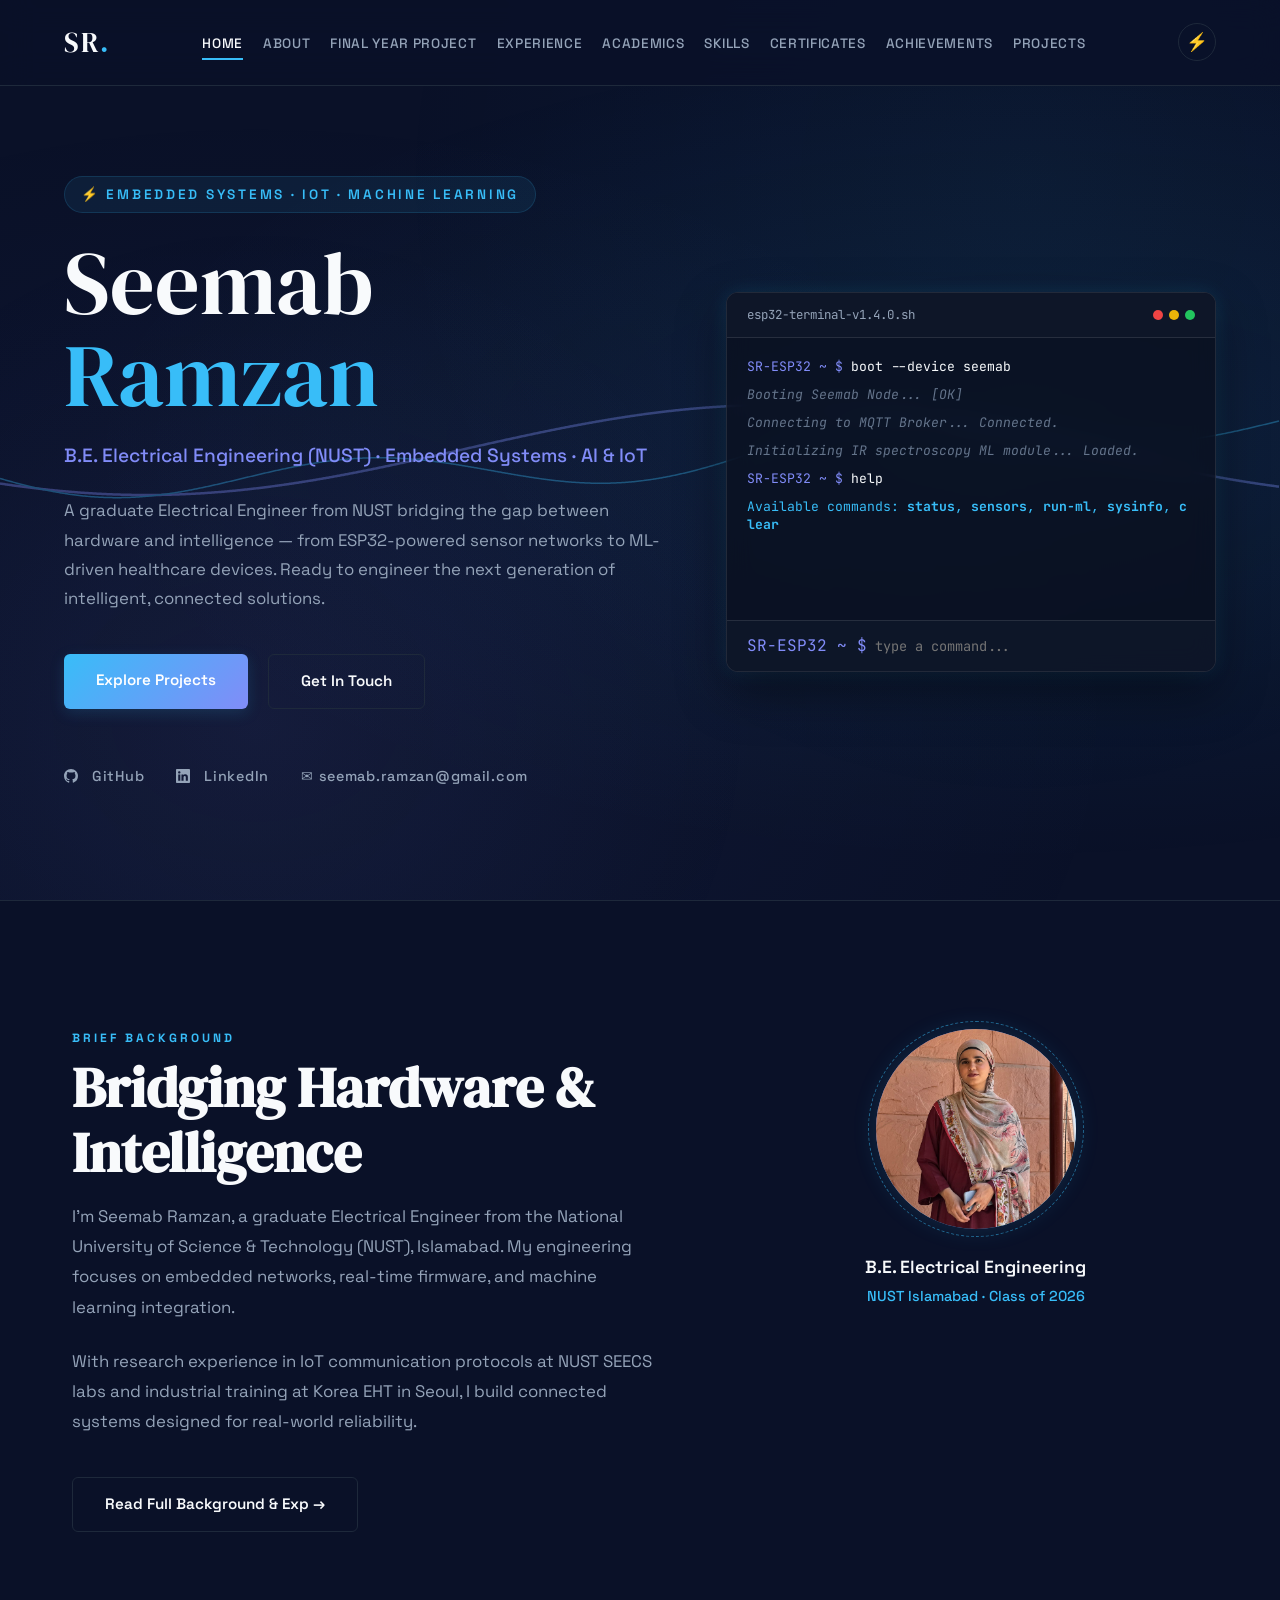
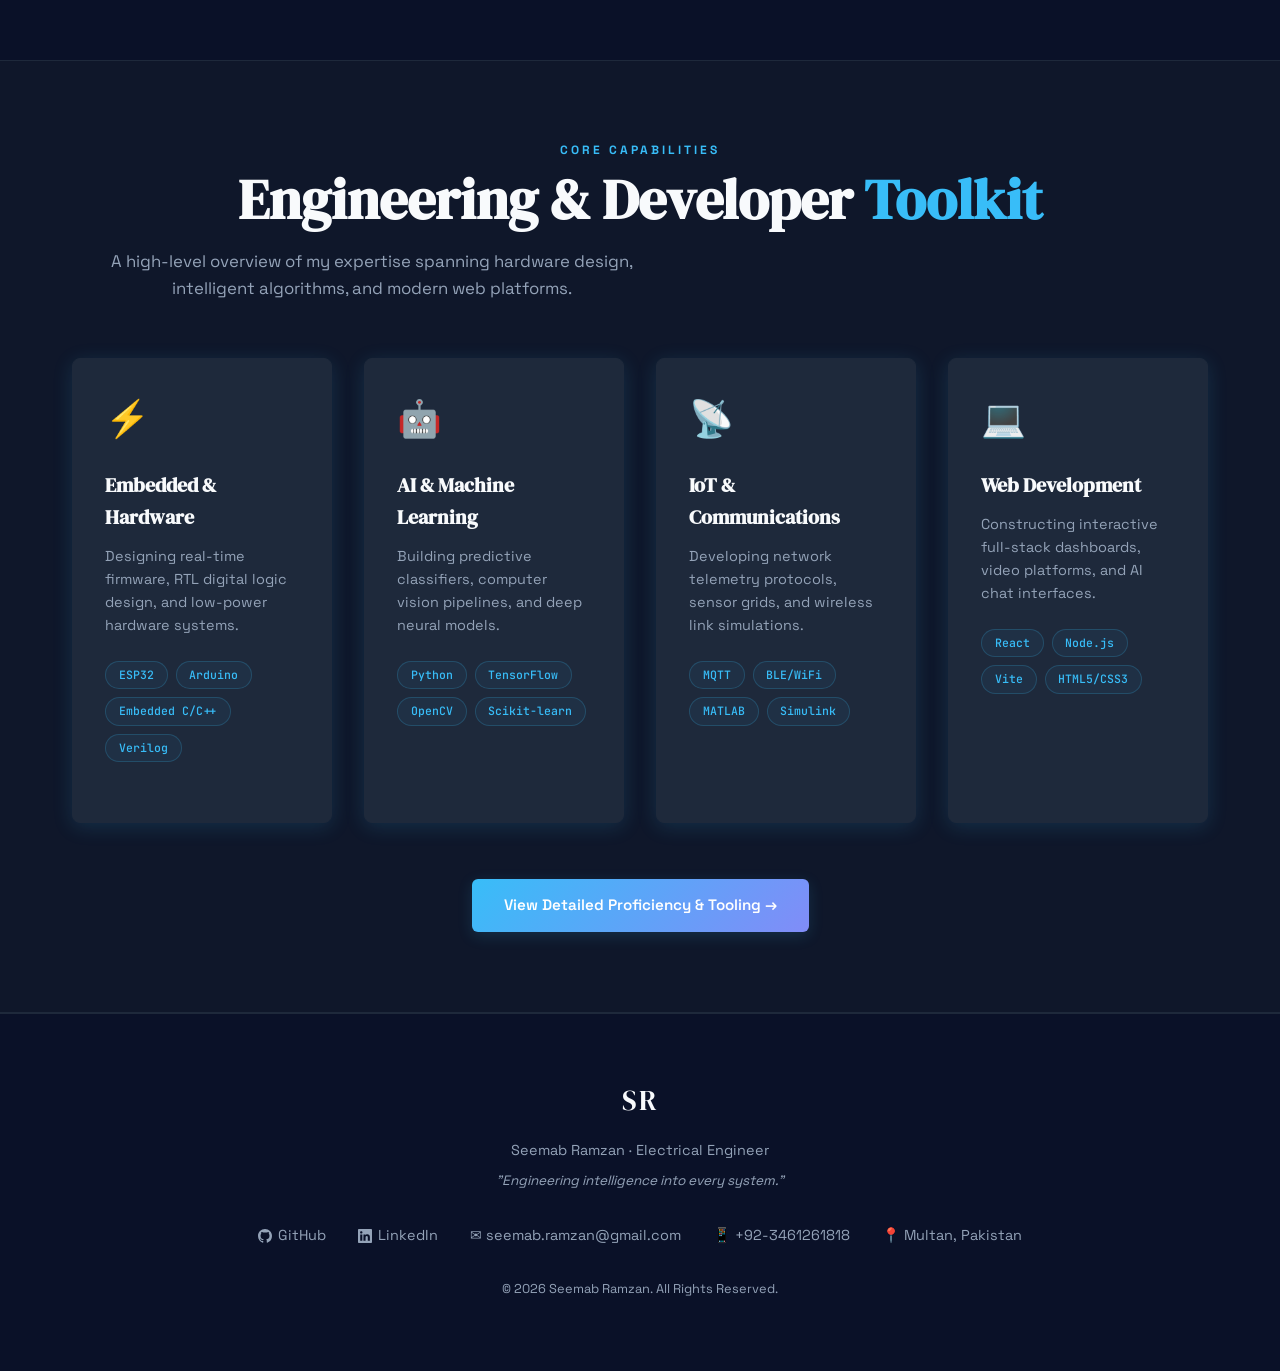
==== commit a4f27ce5: "removed contact" ====
--- a/index.html
+++ b/index.html
@@ -19,7 +19,7 @@
   <link href="https://fonts.googleapis.com/css2?family=Space+Grotesk:wght@300;400;500;600;700&family=DM+Serif+Display:ital@0;1&family=JetBrains+Mono:wght@400;500;700&display=swap" rel="stylesheet"/>
   
   <!-- Custom CSS -->
-  <link rel="stylesheet" href="styles.css"/>
+  <link rel="stylesheet" href="styles.css?v=13"/>
 </head>
 <body>
 
@@ -40,7 +40,6 @@
       <li><a href="certificates.html">Certificates</a></li>
       <li><a href="achievements.html">Achievements</a></li>
       <li><a href="projects.html">Projects</a></li>
-      <li><a href="contact.html">Contact</a></li>
     </ul>
     <div class="nav-actions">
       <button class="theme-toggle" id="themeToggle" aria-label="Toggle theme">⚡</button>
@@ -66,12 +65,12 @@
         </p>
         <div class="cta-group">
           <a href="projects.html" class="btn-primary">Explore Projects</a>
-          <a href="contact.html" class="btn-outline">Get In Touch</a>
+          <a href="#footer" class="btn-outline">Get In Touch</a>
         </div>
         <div class="social-icons">
-          <a href="https://github.com/seemab" target="_blank" rel="noopener noreferrer">⬡ GitHub</a>
-          <a href="https://linkedin.com/in/SeemabRamzan" target="_blank" rel="noopener noreferrer">in LinkedIn</a>
-          <a href="mailto:seemab.ramzan@gmail.com">✉ Email</a>
+          <a href="https://github.com/Seemab77" target="_blank" rel="noopener noreferrer"><svg xmlns="http://www.w3.org/2000/svg" width="14" height="14" fill="currentColor" class="bi bi-github" viewBox="0 0 16 16" style="vertical-align: middle; margin-right: 6px; display: inline-block;"><path d="M8 0C3.58 0 0 3.58 0 8c0 3.54 2.29 6.53 5.47 7.59.4.07.55-.17.55-.38 0-.19-.01-.82-.01-1.49-2.01.37-2.53-.49-2.69-.94-.09-.23-.48-.94-.82-1.13-.28-.15-.68-.52-.01-.53.63-.01 1.08.58 1.23.82.72 1.21 1.87.87 2.33.66.07-.52.28-.87.51-1.07-1.78-.2-3.64-.89-3.64-3.95 0-.87.31-1.59.82-2.15-.08-.2-.36-1.02.08-2.12 0 0 .67-.21 2.2.82.64-.18 1.32-.27 2-.27.68 0 1.36.09 2 .27 1.53-1.04 2.2-.82 2.2-.82.44 1.1.16 1.92.08 2.12.51.56.82 1.27.82 2.15 0 3.07-1.87 3.75-3.65 3.95.29.25.54.73.54 1.48 0 1.07-.01 1.93-.01 2.2 0 .21.15.46.55.38A8.013 8.013 0 0 0 16 8c0-4.42-3.58-8-8-8z"/></svg>GitHub</a>
+          <a href="https://linkedin.com/in/SeemabRamzan" target="_blank" rel="noopener noreferrer"><svg xmlns="http://www.w3.org/2000/svg" width="14" height="14" fill="currentColor" class="bi bi-linkedin" viewBox="0 0 16 16" style="vertical-align: middle; margin-right: 6px; display: inline-block;"><path d="M0 1.146C0 .513.526 0 1.175 0h13.65C15.474 0 16 .513 16 1.146v13.708c0 .633-.526 1.146-1.175 1.146H1.175C.526 16 0 15.487 0 14.854V1.146zm4.943 12.248V6.169H2.542v7.225h2.401zm-1.2-8.212c.837 0 1.358-.554 1.358-1.248-.015-.709-.52-1.248-1.342-1.248-.822 0-1.359.54-1.359 1.248 0 .694.521 1.248 1.327 1.248h.016zm4.908 8.212V9.359c0-.216.016-.432.08-.586.173-.431.568-.878 1.232-.878.869 0 1.216.662 1.216 1.634v3.865h2.401V9.25c0-2.22-1.184-3.252-2.764-3.252-1.274 0-1.845.7-2.165 1.193v.025h-.016a5.07 5.07 0 0 0 .016-.025V6.169h-2.4c.03.678 0 7.225 0 7.225h2.4z"/></svg>LinkedIn</a>
+          <a href="mailto:seemab.ramzan@gmail.com">✉ seemab.ramzan@gmail.com</a>
         </div>
       </div>
       
@@ -84,8 +83,8 @@
           </div>
         </div>
         <div class="terminal-body" id="terminalBody">
-          <div class="terminal-line"><span class="t-prompt">SR-ESP32 ~ $</span> boot --device nust-iot-node</div>
-          <div class="terminal-line t-system">Booting NUST SEECS Node... [OK]</div>
+          <div class="terminal-line"><span class="t-prompt">SR-ESP32 ~ $</span> boot --device seemab</div>
+          <div class="terminal-line t-system">Booting Seemab Node... [OK]</div>
           <div class="terminal-line t-system">Connecting to MQTT Broker... Connected.</div>
           <div class="terminal-line t-system">Initializing IR spectroscopy ML module... Loaded.</div>
           <div class="terminal-line"><span class="t-prompt">SR-ESP32 ~ $</span> help</div>
@@ -195,20 +194,24 @@
     </section>
   </main>
 
+
+
   <!-- FOOTER -->
-  <footer>
+  <footer id="footer">
     <span class="logo">SR</span>
     <p>Seemab Ramzan · Electrical Engineer</p>
     <p class="footer-quote">"Engineering intelligence into every system."</p>
     <div class="footer-icons">
-      <a href="https://github.com/seemab" target="_blank" rel="noopener noreferrer">⬡ GitHub</a>
-      <a href="https://linkedin.com/in/SeemabRamzan" target="_blank" rel="noopener noreferrer">in LinkedIn</a>
-      <a href="mailto:seemab.ramzan@gmail.com">✉ Email</a>
+      <a href="https://github.com/Seemab77" target="_blank" rel="noopener noreferrer"><svg xmlns="http://www.w3.org/2000/svg" width="14" height="14" fill="currentColor" class="bi bi-github" viewBox="0 0 16 16" style="vertical-align: middle; margin-right: 6px; display: inline-block;"><path d="M8 0C3.58 0 0 3.58 0 8c0 3.54 2.29 6.53 5.47 7.59.4.07.55-.17.55-.38 0-.19-.01-.82-.01-1.49-2.01.37-2.53-.49-2.69-.94-.09-.23-.48-.94-.82-1.13-.28-.15-.68-.52-.01-.53.63-.01 1.08.58 1.23.82.72 1.21 1.87.87 2.33.66.07-.52.28-.87.51-1.07-1.78-.2-3.64-.89-3.64-3.95 0-.87.31-1.59.82-2.15-.08-.2-.36-1.02.08-2.12 0 0 .67-.21 2.2.82.64-.18 1.32-.27 2-.27.68 0 1.36.09 2 .27 1.53-1.04 2.2-.82 2.2-.82.44 1.1.16 1.92.08 2.12.51.56.82 1.27.82 2.15 0 3.07-1.87 3.75-3.65 3.95.29.25.54.73.54 1.48 0 1.07-.01 1.93-.01 2.2 0 .21.15.46.55.38A8.013 8.013 0 0 0 16 8c0-4.42-3.58-8-8-8z"/></svg>GitHub</a>
+      <a href="https://linkedin.com/in/SeemabRamzan" target="_blank" rel="noopener noreferrer"><svg xmlns="http://www.w3.org/2000/svg" width="14" height="14" fill="currentColor" class="bi bi-linkedin" viewBox="0 0 16 16" style="vertical-align: middle; margin-right: 6px; display: inline-block;"><path d="M0 1.146C0 .513.526 0 1.175 0h13.65C15.474 0 16 .513 16 1.146v13.708c0 .633-.526 1.146-1.175 1.146H1.175C.526 16 0 15.487 0 14.854V1.146zm4.943 12.248V6.169H2.542v7.225h2.401zm-1.2-8.212c.837 0 1.358-.554 1.358-1.248-.015-.709-.52-1.248-1.342-1.248-.822 0-1.359.54-1.359 1.248 0 .694.521 1.248 1.327 1.248h.016zm4.908 8.212V9.359c0-.216.016-.432.08-.586.173-.431.568-.878 1.232-.878.869 0 1.216.662 1.216 1.634v3.865h2.401V9.25c0-2.22-1.184-3.252-2.764-3.252-1.274 0-1.845.7-2.165 1.193v.025h-.016a5.07 5.07 0 0 0 .016-.025V6.169h-2.4c.03.678 0 7.225 0 7.225h2.4z"/></svg>LinkedIn</a>
+      <a href="mailto:seemab.ramzan@gmail.com">✉ seemab.ramzan@gmail.com</a>
+      <a href="tel:+923461261818">📱 +92-3461261818</a>
+      <a href="https://maps.google.com/?q=Multan,%20Pakistan" target="_blank" rel="noopener noreferrer">📍 Multan, Pakistan</a>
     </div>
     <p class="copyright">&copy; 2026 Seemab Ramzan. All Rights Reserved.</p>
   </footer>
 
   <!-- Custom JavaScript -->
-  <script src="app.js"></script>
+  <script src="app.js?v=3"></script>
 </body>
 </html>
--- a/styles.css
+++ b/styles.css
@@ -1,20 +1,20 @@
 /* DESIGN SYSTEM & GLOBAL VARIABLES */
 :root {
-  /* Dark Theme variables (default) - Emerald Slate / Nordic Mint */
-  --bg: #0b1315; /* Deep Forest Slate */
-  --surface: #122023; /* Forest Slate Medium */
-  --card: #182c30; /* Dark Slate Green Card */
-  --card-hover: #203a3f; /* Medium Hover Green */
-  --accent: #34d399; /* Vibrant Mint Green */
-  --accent-rgb: 52, 211, 153;
-  --accent2: #a7f3d0; /* Soft Sage Accent */
-  --accent2-rgb: 167, 243, 208;
+  /* Dark Theme variables (default) - Navy Blue / Slate Cyber */
+  --bg: #0a1128; /* Deep Midnight Blue background */
+  --surface: #0f172a; /* Slightly lighter slate navy surface */
+  --card: #1e293b; /* Slate card */
+  --card-hover: #334155; /* Hover card */
+  --accent: #38bdf8; /* Vibrant cyan/sky blue */
+  --accent-rgb: 56, 189, 248;
+  --accent2: #818cf8; /* Indigo accent */
+  --accent2-rgb: 129, 140, 248;
   --gold: #f59e0b;
-  --text: #f0fdf4; /* Mint-tinted Off-White */
-  --muted: #819992; /* Sage Muted Green-Gray */
-  --border: #1f3439; /* Slate/Mint border */
-  --glow: rgba(52, 211, 153, 0.15);
-  --glow-accent2: rgba(167, 243, 208, 0.12);
+  --text: #f8fafc; /* Ice white/slate-tinted text */
+  --muted: #94a3b8; /* Slate gray muted text */
+  --border: #1e293b; /* Slate border */
+  --glow: rgba(56, 189, 248, 0.15);
+  --glow-accent2: rgba(129, 140, 248, 0.12);
   
   --font-main: 'Space Grotesk', -apple-system, BlinkMacSystemFont, "Segoe UI", Roboto, sans-serif;
   --font-heading: 'DM Serif Display', Georgia, serif;
@@ -23,22 +23,22 @@
   --transition: all 0.35s cubic-bezier(0.25, 0.8, 0.25, 1);
 }
 
-/* Light Theme overrides - Emerald Slate / Nordic Mint */
+/* Light Theme overrides - Navy Blue / Slate Cyber */
 [data-theme="light"] {
-  --bg: #f0fdf4; /* Very Light Mint Green */
-  --surface: #d1fae5; /* Soft Mint Surface */
-  --card: #ffffff; /* Pure White Card */
-  --card-hover: #e6fcf0; /* Soft Mint Hover */
-  --accent: #065f46; /* Deep Forest Green */
-  --accent-rgb: 6, 95, 70;
-  --accent2: #047857; /* Emerald Green */
-  --accent2-rgb: 4, 120, 87;
+  --bg: #f8fafc; /* Very light slate blue background */
+  --surface: #f1f5f9; /* Light slate surface */
+  --card: #ffffff; /* Pure white card */
+  --card-hover: #f8fafc; /* Very light card hover */
+  --accent: #0284c7; /* Sky blue accent */
+  --accent-rgb: 2, 132, 199;
+  --accent2: #4f46e5; /* Indigo accent */
+  --accent2-rgb: 79, 70, 229;
   --gold: #d97706;
-  --text: #064e3b; /* Very Dark Forest text */
-  --muted: #374151; /* Charcoal Muted text */
-  --border: #a7f3d0; /* Mint Green border */
-  --glow: rgba(6, 95, 70, 0.08);
-  --glow-accent2: rgba(4, 120, 87, 0.08);
+  --text: #0f172a; /* Dark slate text */
+  --muted: #475569; /* Slate gray muted text */
+  --border: #e2e8f0; /* Light gray border */
+  --glow: rgba(2, 132, 199, 0.08);
+  --glow-accent2: rgba(79, 70, 229, 0.08);
 }
 
 /* GLOBAL RESET & BASICS */
@@ -191,7 +191,7 @@
   align-items: center;
   justify-content: space-between;
   padding: 1.25rem 4rem;
-  background: rgba(var(--bg), 0.75);
+  background: color-mix(in srgb, var(--bg) 75%, transparent);
   backdrop-filter: blur(16px);
   -webkit-backdrop-filter: blur(16px);
   border-bottom: 1.5px solid var(--border);
@@ -200,7 +200,7 @@
 
 nav.scroll-scrolled {
   padding: 0.8rem 4rem;
-  background: rgba(var(--bg), 0.9);
+  background: color-mix(in srgb, var(--bg) 92%, transparent);
 }
 
 .logo {
@@ -408,14 +408,15 @@
 }
 
 /* ESP32 TERMINAL WIDGET */
+/* ESP32 TERMINAL WIDGET */
 .hero-widget {
-  background: rgba(10, 15, 30, 0.7);
+  background: rgba(10, 15, 30, 0.75);
   backdrop-filter: blur(12px);
   -webkit-backdrop-filter: blur(12px);
-  border: 1.5px solid var(--border);
+  border: 1.5px solid rgba(255, 255, 255, 0.1);
   border-radius: 12px;
   overflow: hidden;
-  box-shadow: 0 20px 50px rgba(0, 0, 0, 0.4), 0 0 20px var(--glow);
+  box-shadow: 0 20px 50px rgba(0, 0, 0, 0.4), 0 0 20px rgba(56, 189, 248, 0.15);
   display: flex;
   flex-direction: column;
   height: 380px;
@@ -424,22 +425,22 @@
 }
 
 .hero-widget:hover {
-  border-color: rgba(var(--accent-rgb), 0.4);
-  box-shadow: 0 20px 50px rgba(0, 0, 0, 0.4), 0 0 30px rgba(var(--accent-rgb), 0.25);
+  border-color: rgba(56, 189, 248, 0.4);
+  box-shadow: 0 20px 50px rgba(0, 0, 0, 0.4), 0 0 30px rgba(56, 189, 248, 0.25);
 }
 
 .terminal-header {
-  background: rgba(15, 23, 42, 0.9);
+  background: rgba(15, 23, 42, 0.95);
   padding: 0.75rem 1.25rem;
   display: flex;
   justify-content: space-between;
   align-items: center;
-  border-bottom: 1.5px solid var(--border);
+  border-bottom: 1.5px solid rgba(255, 255, 255, 0.1);
 }
 
 .terminal-title {
   font-size: 0.78rem;
-  color: var(--muted);
+  color: #94a3b8;
 }
 
 .terminal-controls {
@@ -466,7 +467,7 @@
   flex-direction: column;
   gap: 0.6rem;
   font-size: 0.82rem;
-  color: var(--text);
+  color: #f8fafc;
   scroll-behavior: smooth;
 }
 
@@ -477,11 +478,11 @@
 }
 
 .t-prompt {
-  color: var(--accent2);
+  color: #818cf8;
 }
 
 .t-system {
-  color: var(--muted);
+  color: #64748b;
   font-style: italic;
 }
 
@@ -505,8 +506,8 @@
   display: flex;
   align-items: center;
   padding: 0.75rem 1.25rem;
-  background: rgba(15, 23, 42, 0.7);
-  border-top: 1.5px solid var(--border);
+  background: rgba(15, 23, 42, 0.85);
+  border-top: 1.5px solid rgba(255, 255, 255, 0.1);
 }
 
 .terminal-input-row input {
@@ -514,7 +515,7 @@
   background: transparent;
   border: none;
   outline: none;
-  color: var(--accent);
+  color: #38bdf8;
   font-family: var(--font-mono);
   font-size: 0.85rem;
   margin-left: 0.5rem;
@@ -1494,6 +1495,42 @@
   font-size: 0.92rem;
 }
 
+/* HORIZONTAL CONTACT ROW styles */
+.info-row-horizontal {
+  display: flex;
+  align-items: center;
+  gap: 0.75rem;
+  padding: 0.75rem 1.25rem;
+  border-radius: 8px;
+  border: 1.5px solid var(--border);
+  background-color: var(--card);
+  transition: var(--transition);
+}
+
+.info-row-horizontal:hover {
+  transform: translateY(-4px);
+  background: rgba(var(--accent-rgb), 0.04);
+  border-color: var(--accent);
+  box-shadow: 0 4px 15px var(--glow);
+}
+
+.info-row-horizontal:hover .info-icon {
+  color: var(--accent);
+  transform: scale(1.1);
+}
+
+.info-row-horizontal a,
+.info-row-horizontal span.info-text {
+  color: var(--text);
+  text-decoration: none;
+  font-size: 0.92rem;
+  transition: color 0.2s;
+}
+
+.info-row-horizontal a:hover {
+  color: var(--accent);
+}
+
 /* FOOTER */
 footer {
   background-color: var(--bg);
@@ -1523,6 +1560,7 @@
 .footer-icons {
   display: flex;
   justify-content: center;
+  flex-wrap: wrap;
   gap: 2rem;
   margin: 1.5rem 0 2rem;
 }
@@ -1540,7 +1578,7 @@
 
 .copyright {
   font-size: 0.8rem !important;
-  color: var(--border) !important;
+  color: var(--muted) !important;
   margin-top: 1.5rem;
 }
 
@@ -1831,28 +1869,41 @@
     display: none;
   }
   
-  nav {
-    padding: 1.25rem 2rem;
+  nav,
+  nav.scroll-scrolled {
+    padding: 1rem 2rem;
+    backdrop-filter: none !important;
+    -webkit-backdrop-filter: none !important;
+    background: var(--bg) !important;
   }
   
   .nav-links {
     display: none;
     position: fixed;
-    top: 73px;
+    top: 70px;
     left: 0;
     right: 0;
     bottom: 0;
-    background-color: var(--surface);
+    background-color: var(--bg);
     flex-direction: column;
     align-items: center;
-    padding: 4rem 2rem;
-    gap: 2rem;
+    padding: 3rem 2rem;
+    gap: 1.5rem;
     border-top: 1.5px solid var(--border);
     z-index: 999;
+    overflow-y: auto;
   }
   
   .nav-links.open {
     display: flex;
+  }
+
+  .nav-links a {
+    font-size: 0.95rem;
+    font-weight: 600;
+    padding: 0.5rem 2rem;
+    width: 100%;
+    text-align: center;
   }
   
   .hamburger {
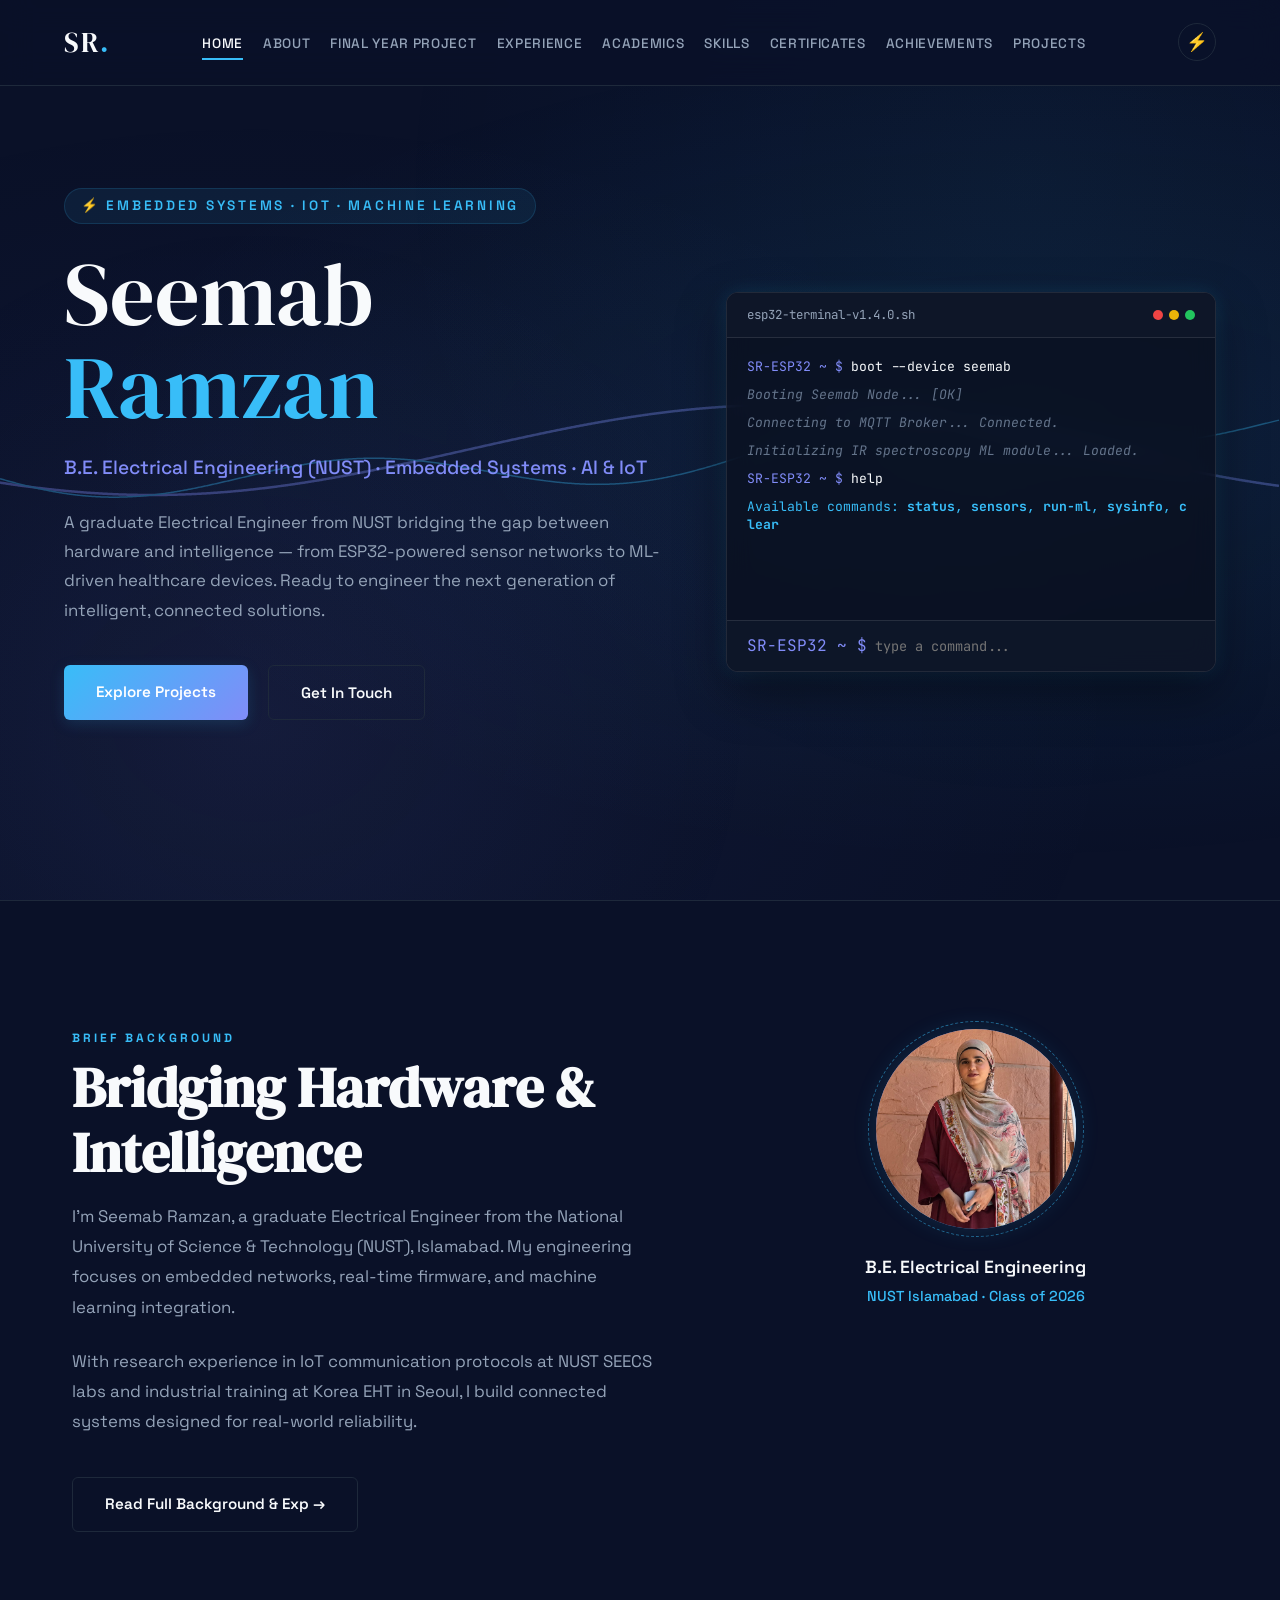
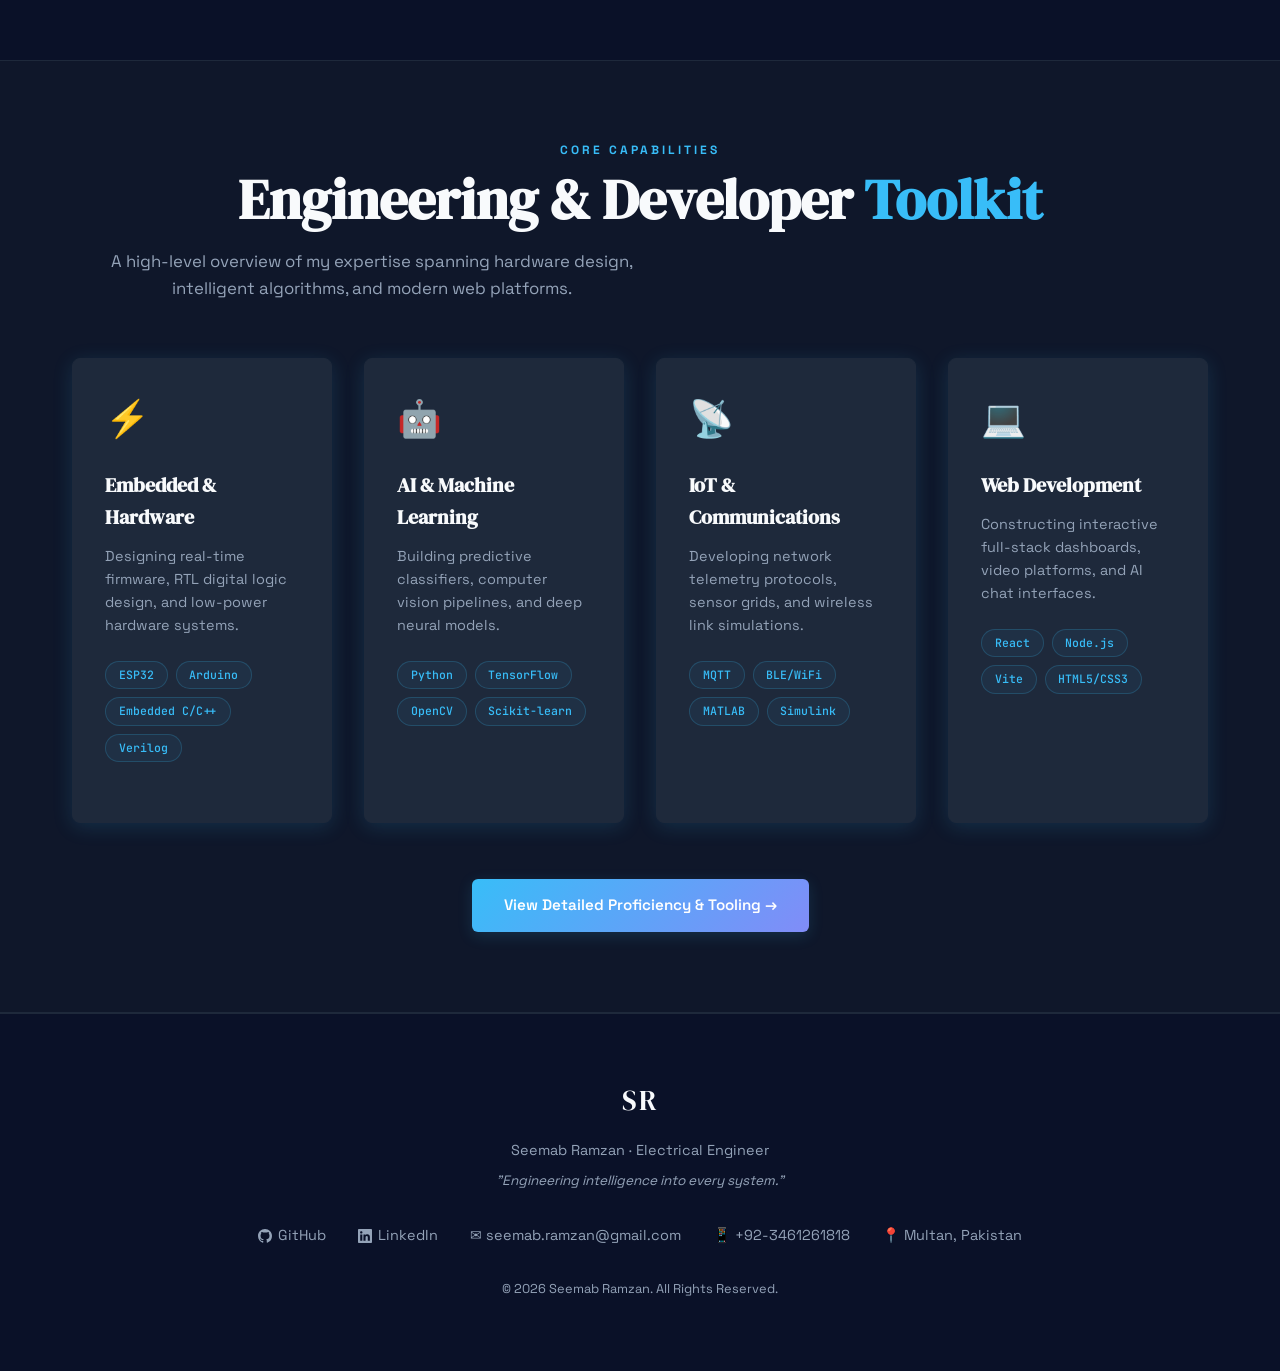
==== commit 65312354: "responsive" ====
--- a/index.html
+++ b/index.html
@@ -19,7 +19,7 @@
   <link href="https://fonts.googleapis.com/css2?family=Space+Grotesk:wght@300;400;500;600;700&family=DM+Serif+Display:ital@0;1&family=JetBrains+Mono:wght@400;500;700&display=swap" rel="stylesheet"/>
   
   <!-- Custom CSS -->
-  <link rel="stylesheet" href="styles.css?v=13"/>
+  <link rel="stylesheet" href="styles.css?v=15"/>
 </head>
 <body>
 
@@ -67,11 +67,7 @@
           <a href="projects.html" class="btn-primary">Explore Projects</a>
           <a href="#footer" class="btn-outline">Get In Touch</a>
         </div>
-        <div class="social-icons">
-          <a href="https://github.com/Seemab77" target="_blank" rel="noopener noreferrer"><svg xmlns="http://www.w3.org/2000/svg" width="14" height="14" fill="currentColor" class="bi bi-github" viewBox="0 0 16 16" style="vertical-align: middle; margin-right: 6px; display: inline-block;"><path d="M8 0C3.58 0 0 3.58 0 8c0 3.54 2.29 6.53 5.47 7.59.4.07.55-.17.55-.38 0-.19-.01-.82-.01-1.49-2.01.37-2.53-.49-2.69-.94-.09-.23-.48-.94-.82-1.13-.28-.15-.68-.52-.01-.53.63-.01 1.08.58 1.23.82.72 1.21 1.87.87 2.33.66.07-.52.28-.87.51-1.07-1.78-.2-3.64-.89-3.64-3.95 0-.87.31-1.59.82-2.15-.08-.2-.36-1.02.08-2.12 0 0 .67-.21 2.2.82.64-.18 1.32-.27 2-.27.68 0 1.36.09 2 .27 1.53-1.04 2.2-.82 2.2-.82.44 1.1.16 1.92.08 2.12.51.56.82 1.27.82 2.15 0 3.07-1.87 3.75-3.65 3.95.29.25.54.73.54 1.48 0 1.07-.01 1.93-.01 2.2 0 .21.15.46.55.38A8.013 8.013 0 0 0 16 8c0-4.42-3.58-8-8-8z"/></svg>GitHub</a>
-          <a href="https://linkedin.com/in/SeemabRamzan" target="_blank" rel="noopener noreferrer"><svg xmlns="http://www.w3.org/2000/svg" width="14" height="14" fill="currentColor" class="bi bi-linkedin" viewBox="0 0 16 16" style="vertical-align: middle; margin-right: 6px; display: inline-block;"><path d="M0 1.146C0 .513.526 0 1.175 0h13.65C15.474 0 16 .513 16 1.146v13.708c0 .633-.526 1.146-1.175 1.146H1.175C.526 16 0 15.487 0 14.854V1.146zm4.943 12.248V6.169H2.542v7.225h2.401zm-1.2-8.212c.837 0 1.358-.554 1.358-1.248-.015-.709-.52-1.248-1.342-1.248-.822 0-1.359.54-1.359 1.248 0 .694.521 1.248 1.327 1.248h.016zm4.908 8.212V9.359c0-.216.016-.432.08-.586.173-.431.568-.878 1.232-.878.869 0 1.216.662 1.216 1.634v3.865h2.401V9.25c0-2.22-1.184-3.252-2.764-3.252-1.274 0-1.845.7-2.165 1.193v.025h-.016a5.07 5.07 0 0 0 .016-.025V6.169h-2.4c.03.678 0 7.225 0 7.225h2.4z"/></svg>LinkedIn</a>
-          <a href="mailto:seemab.ramzan@gmail.com">✉ seemab.ramzan@gmail.com</a>
-        </div>
+
       </div>
       
       <!-- Interactive Terminal Simulator -->
--- a/styles.css
+++ b/styles.css
@@ -1807,64 +1807,8 @@
   }
 }
 
-@media (max-width: 1100px) {
-  .hero-container {
-    gap: 2.5rem;
-  }
-  .about-grid {
-    gap: 3rem;
-  }
-  .contact-grid {
-    gap: 2.5rem;
-  }
-}
-
-@media (max-width: 968px) {
-  nav {
-    padding: 1.25rem 2.5rem;
-  }
-  nav.scroll-scrolled {
-    padding: 0.8rem 2.5rem;
-  }
-  .hero-container {
-    grid-template-columns: 1fr;
-    gap: 3.5rem;
-  }
-  .hero-widget {
-    max-width: 500px;
-    margin: 0 auto;
-    width: 100%;
-  }
-  .about-grid {
-    grid-template-columns: 1fr;
-    gap: 4rem;
-  }
-  .about-illustration {
-    position: static;
-    margin-top: 2rem;
-  }
-  .exp-card {
-    grid-template-columns: 1fr;
-  }
-  .exp-left {
-    padding: 2.5rem;
-  }
-  .exp-right {
-    padding: 2.5rem;
-  }
-  .stats-row {
-    grid-template-columns: repeat(2, 1fr);
-  }
-  .contact-grid {
-    grid-template-columns: 1fr;
-  }
-  .modal-body {
-    grid-template-columns: 1fr;
-    gap: 2rem;
-  }
-}
-
-@media (max-width: 992px) {
+@media (max-width: 1150px) {
+  /* Navigation Bar Overrides */
   .custom-cursor {
     display: none;
   }
@@ -1921,6 +1865,45 @@
     transform: rotate(-45deg) translate(5px, -7px);
   }
 
+  /* Grid Layouts to stack */
+  .hero-container {
+    grid-template-columns: 1fr;
+    gap: 3.5rem;
+  }
+  .hero-widget {
+    max-width: 500px;
+    margin: 0 auto;
+    width: 100%;
+  }
+  .about-grid {
+    grid-template-columns: 1fr;
+    gap: 4rem;
+  }
+  .about-illustration {
+    position: static;
+    margin-top: 2rem;
+  }
+  .exp-card {
+    grid-template-columns: 1fr;
+  }
+  .exp-left {
+    padding: 2.5rem;
+  }
+  .exp-right {
+    padding: 2.5rem;
+  }
+  .stats-row {
+    grid-template-columns: repeat(2, 1fr);
+  }
+  .contact-grid {
+    grid-template-columns: 1fr;
+  }
+  .modal-body {
+    grid-template-columns: 1fr;
+    gap: 2rem;
+  }
+  
+  /* Section Spacing */
   section {
     padding: 5rem 0;
   }
@@ -2211,8 +2194,8 @@
   color: #f1f5f9;
 }
 
-/* RESPONSIVE OVERRIDES FOR CAPSTONE */
-@media (max-width: 992px) {
+/* RESPONSIVE OVERRIDES FOR CAPSTONE & COMPREHENSIVE MOBILE RESPONSIVENESS */
+@media (max-width: 1150px) {
   .fyp-grid {
     grid-template-columns: 1fr;
     gap: 3rem;
@@ -2220,9 +2203,236 @@
 }
 
 @media (max-width: 576px) {
+  /* Global Container Adjustments */
+  .container {
+    padding: 0 1.25rem !important;
+  }
+  
+  /* Navigation Bar Adjustments */
+  nav, nav.scroll-scrolled {
+    padding: 0.8rem 1.25rem !important;
+  }
+  .nav-links {
+    top: 58px !important;
+    padding: 2.5rem 1.5rem !important;
+    gap: 1.25rem !important;
+  }
+  
+  /* Section Padding */
+  section {
+    padding: 4rem 0 !important;
+  }
+  
+  /* Hero Section Adjustments */
+  #hero {
+    padding: 6.5rem 1.25rem 2.5rem !important;
+  }
+  #hero h1 {
+    font-size: clamp(2rem, 8vw, 2.8rem) !important;
+  }
+  .hero-designations {
+    font-size: 1.05rem !important;
+    margin-bottom: 1rem !important;
+  }
+  .hero-intro {
+    font-size: 0.95rem !important;
+    margin-bottom: 2rem !important;
+  }
+  .cta-group {
+    justify-content: center;
+    gap: 0.75rem !important;
+    margin-bottom: 2.5rem !important;
+  }
+  .cta-group .btn-primary,
+  .cta-group .btn-outline {
+    padding: 0.75rem 1.5rem !important;
+    font-size: 0.88rem !important;
+    text-align: center;
+    flex-grow: 1;
+    max-width: 180px;
+  }
+  .social-icons {
+    justify-content: center;
+    gap: 1.5rem !important;
+  }
+  
+  /* ESP32 Terminal Widget */
+  .hero-widget {
+    height: 330px !important;
+  }
+  .terminal-body {
+    padding: 1rem !important;
+    font-size: 0.78rem !important;
+    gap: 0.5rem !important;
+  }
+  .terminal-input-row {
+    padding: 0.6rem 1rem !important;
+  }
+  
+  /* About Section & Avatar */
+  .about-avatar {
+    width: 160px !important;
+    height: 160px !important;
+  }
+  .about-avatar::after {
+    inset: -6px !important;
+  }
+  .about-text p {
+    font-size: 0.98rem !important;
+    line-height: 1.7 !important;
+  }
+  
+  /* Experience Timeline */
+  .exp-left {
+    padding: 1.75rem 1.5rem !important;
+  }
+  .exp-right {
+    padding: 1.75rem 1.5rem !important;
+  }
+  .exp-right h4 {
+    margin-top: 1rem !important;
+  }
+  
+  /* Education Card */
+  .edu-card {
+    padding: 1.75rem 1.5rem !important;
+    gap: 1.25rem !important;
+  }
+  .edu-icon {
+    width: 60px !important;
+    height: 60px !important;
+    font-size: 1.8rem !important;
+    border-radius: 12px !important;
+  }
+  .edu-info h3 {
+    font-size: 1.35rem !important;
+  }
+  
+  /* Projects, Skills, Certificates, Achievements Grids */
+  .projects-grid,
+  .skills-grid,
+  .cert-grid,
+  .achieve-grid {
+    grid-template-columns: 1fr !important;
+    gap: 1.5rem !important;
+  }
+  
+  .proj-header {
+    padding: 1.25rem 1.5rem !important;
+  }
+  .proj-body {
+    padding: 1.5rem !important;
+  }
+  .proj-body p {
+    margin-bottom: 1.25rem !important;
+  }
+  .tech-tags {
+    margin-bottom: 1.25rem !important;
+  }
+  
+  .skill-cat,
+  .cert-card,
+  .achieve-card {
+    padding: 1.75rem 1.25rem !important;
+  }
+  
+  /* Achievements Stats Box */
+  .stats-row {
+    grid-template-columns: repeat(2, 1fr) !important;
+    gap: 1rem !important;
+    margin-bottom: 2.5rem !important;
+  }
+  .stat-box {
+    padding: 1.5rem 1rem !important;
+  }
+  .stat-num {
+    font-size: 2.4rem !important;
+  }
+  .stat-label {
+    font-size: 0.72rem !important;
+  }
+  
+  /* Capstone FYP Section */
   .fyp-stats {
-    grid-template-columns: 1fr;
-    gap: 1rem;
+    grid-template-columns: 1fr !important;
+    gap: 1rem !important;
+  }
+  .fyp-stat-box {
+    padding: 1rem !important;
+  }
+  .fyp-stat-num {
+    font-size: 1.75rem !important;
+  }
+  .fyp-highlight-card {
+    padding: 1.25rem !important;
+  }
+  .fyp-interactive-col {
+    gap: 1rem !important;
+  }
+  
+  /* Contact Form & Info */
+  .contact-form,
+  .contact-info {
+    padding: 1.75rem 1.25rem !important;
+  }
+  .form-title,
+  .contact-info h3 {
+    font-size: 1.4rem !important;
+    margin-bottom: 1.5rem !important;
+  }
+  .field-wrap {
+    margin-bottom: 1.75rem !important;
+  }
+  
+  /* Project Details Modal */
+  .project-modal {
+    padding: 1.5rem !important;
+    width: 95% !important;
+    max-height: 90vh !important;
+  }
+  .modal-close {
+    top: 1rem !important;
+    right: 1rem !important;
+    width: 32px !important;
+    height: 32px !important;
+    font-size: 1.5rem !important;
+  }
+  .modal-header {
+    padding-bottom: 1rem !important;
+    margin-bottom: 1.25rem !important;
+  }
+  .modal-header h3 {
+    font-size: 1.4rem !important;
+  }
+  .modal-body {
+    grid-template-columns: 1fr !important;
+    gap: 1.5rem !important;
+  }
+  
+  /* Footer adjust */
+  footer {
+    padding: 3rem 1.25rem !important;
+  }
+  .footer-icons {
+    gap: 1.25rem !important;
+    margin: 1.25rem 0 1.75rem !important;
+  }
+  .footer-icons a {
+    font-size: 0.82rem !important;
+  }
+}
+
+@media (max-width: 400px) {
+  #hero h1 {
+    font-size: 1.85rem !important;
+  }
+  .stats-row {
+    grid-template-columns: 1fr !important;
+  }
+  .cta-group .btn-primary,
+  .cta-group .btn-outline {
+    max-width: 100% !important;
+    width: 100% !important;
   }
 }
 
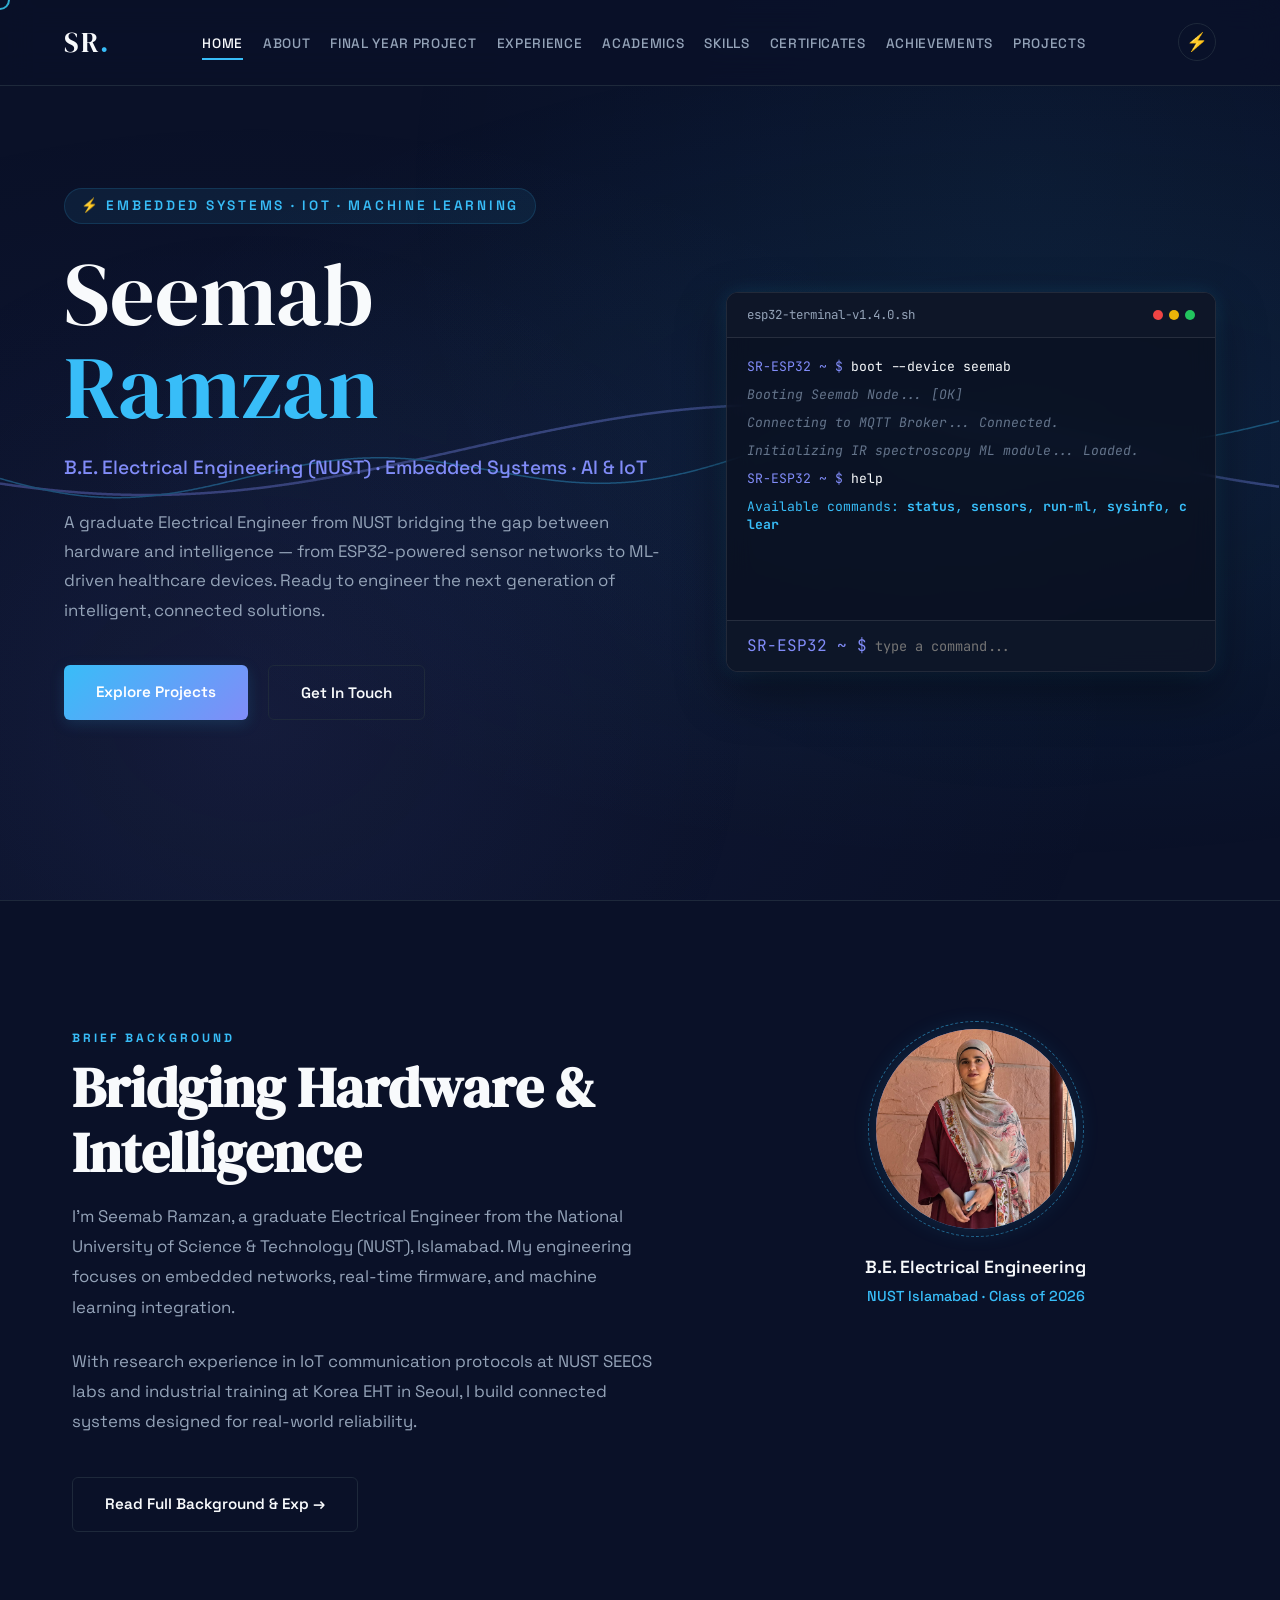
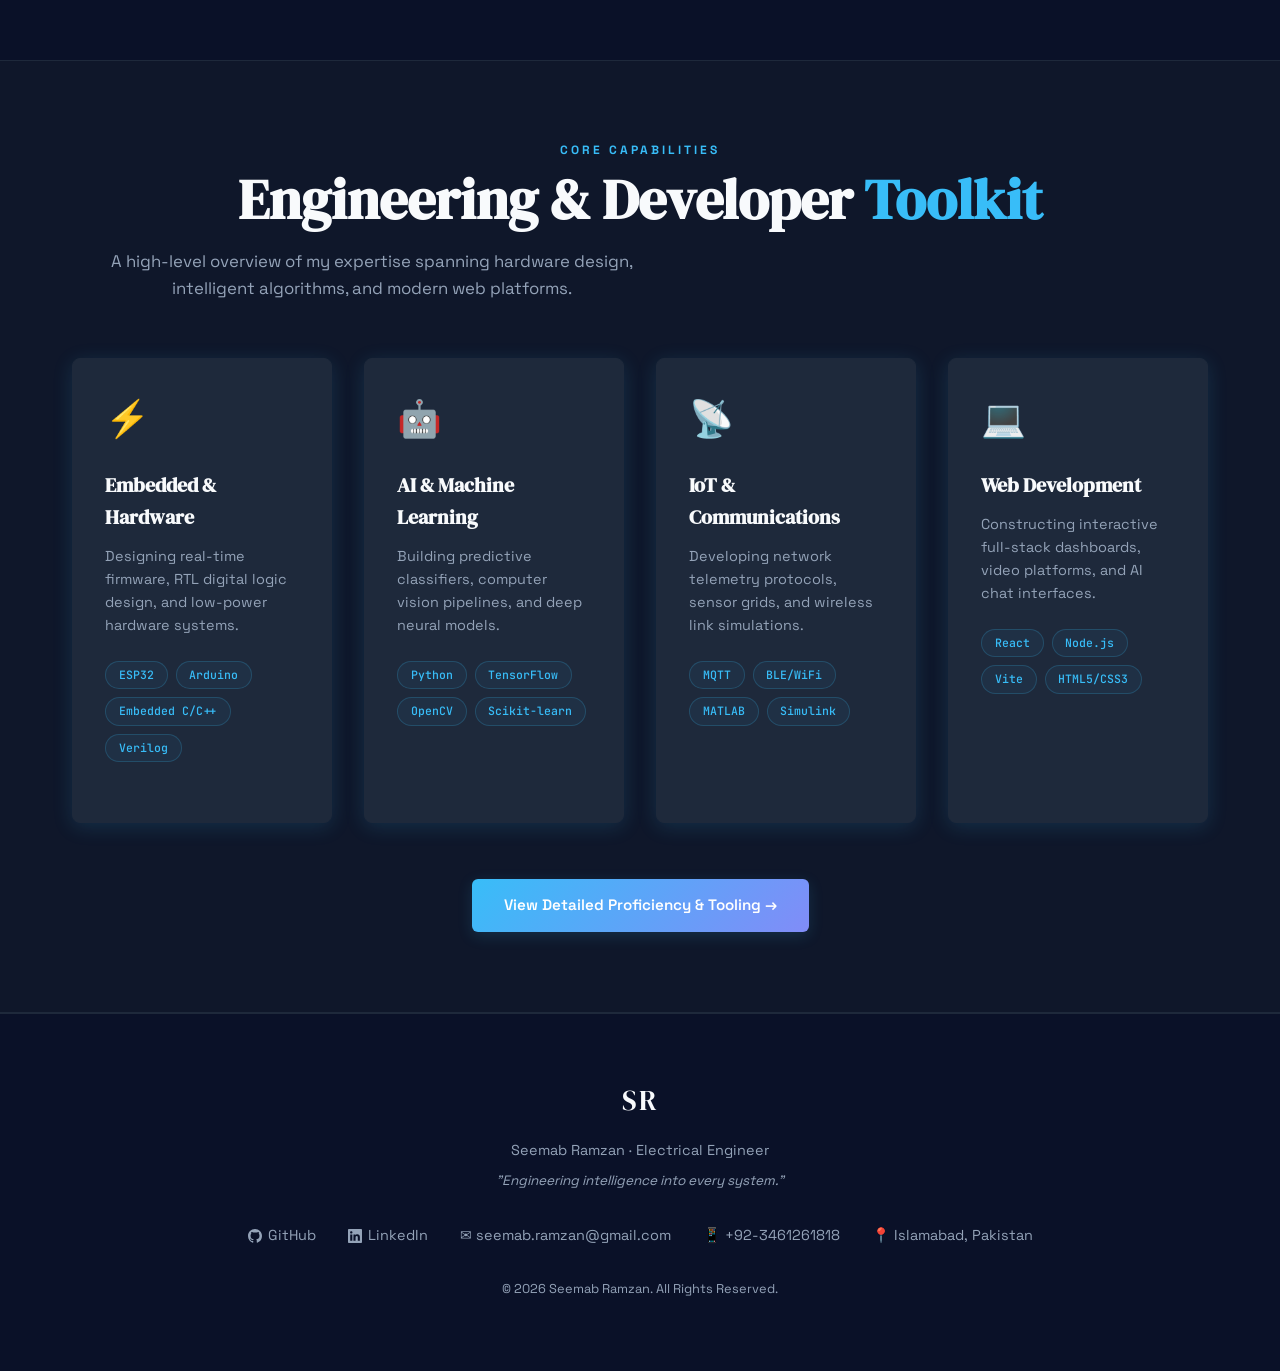
==== commit afd17569: "location changed" ====
--- a/index.html
+++ b/index.html
@@ -202,7 +202,7 @@
       <a href="https://linkedin.com/in/SeemabRamzan" target="_blank" rel="noopener noreferrer"><svg xmlns="http://www.w3.org/2000/svg" width="14" height="14" fill="currentColor" class="bi bi-linkedin" viewBox="0 0 16 16" style="vertical-align: middle; margin-right: 6px; display: inline-block;"><path d="M0 1.146C0 .513.526 0 1.175 0h13.65C15.474 0 16 .513 16 1.146v13.708c0 .633-.526 1.146-1.175 1.146H1.175C.526 16 0 15.487 0 14.854V1.146zm4.943 12.248V6.169H2.542v7.225h2.401zm-1.2-8.212c.837 0 1.358-.554 1.358-1.248-.015-.709-.52-1.248-1.342-1.248-.822 0-1.359.54-1.359 1.248 0 .694.521 1.248 1.327 1.248h.016zm4.908 8.212V9.359c0-.216.016-.432.08-.586.173-.431.568-.878 1.232-.878.869 0 1.216.662 1.216 1.634v3.865h2.401V9.25c0-2.22-1.184-3.252-2.764-3.252-1.274 0-1.845.7-2.165 1.193v.025h-.016a5.07 5.07 0 0 0 .016-.025V6.169h-2.4c.03.678 0 7.225 0 7.225h2.4z"/></svg>LinkedIn</a>
       <a href="mailto:seemab.ramzan@gmail.com">✉ seemab.ramzan@gmail.com</a>
       <a href="tel:+923461261818">📱 +92-3461261818</a>
-      <a href="https://maps.google.com/?q=Multan,%20Pakistan" target="_blank" rel="noopener noreferrer">📍 Multan, Pakistan</a>
+      <a href="https://maps.google.com/?q=Islamabad,%20Pakistan" target="_blank" rel="noopener noreferrer">📍 Islamabad, Pakistan</a>
     </div>
     <p class="copyright">&copy; 2026 Seemab Ramzan. All Rights Reserved.</p>
   </footer>
